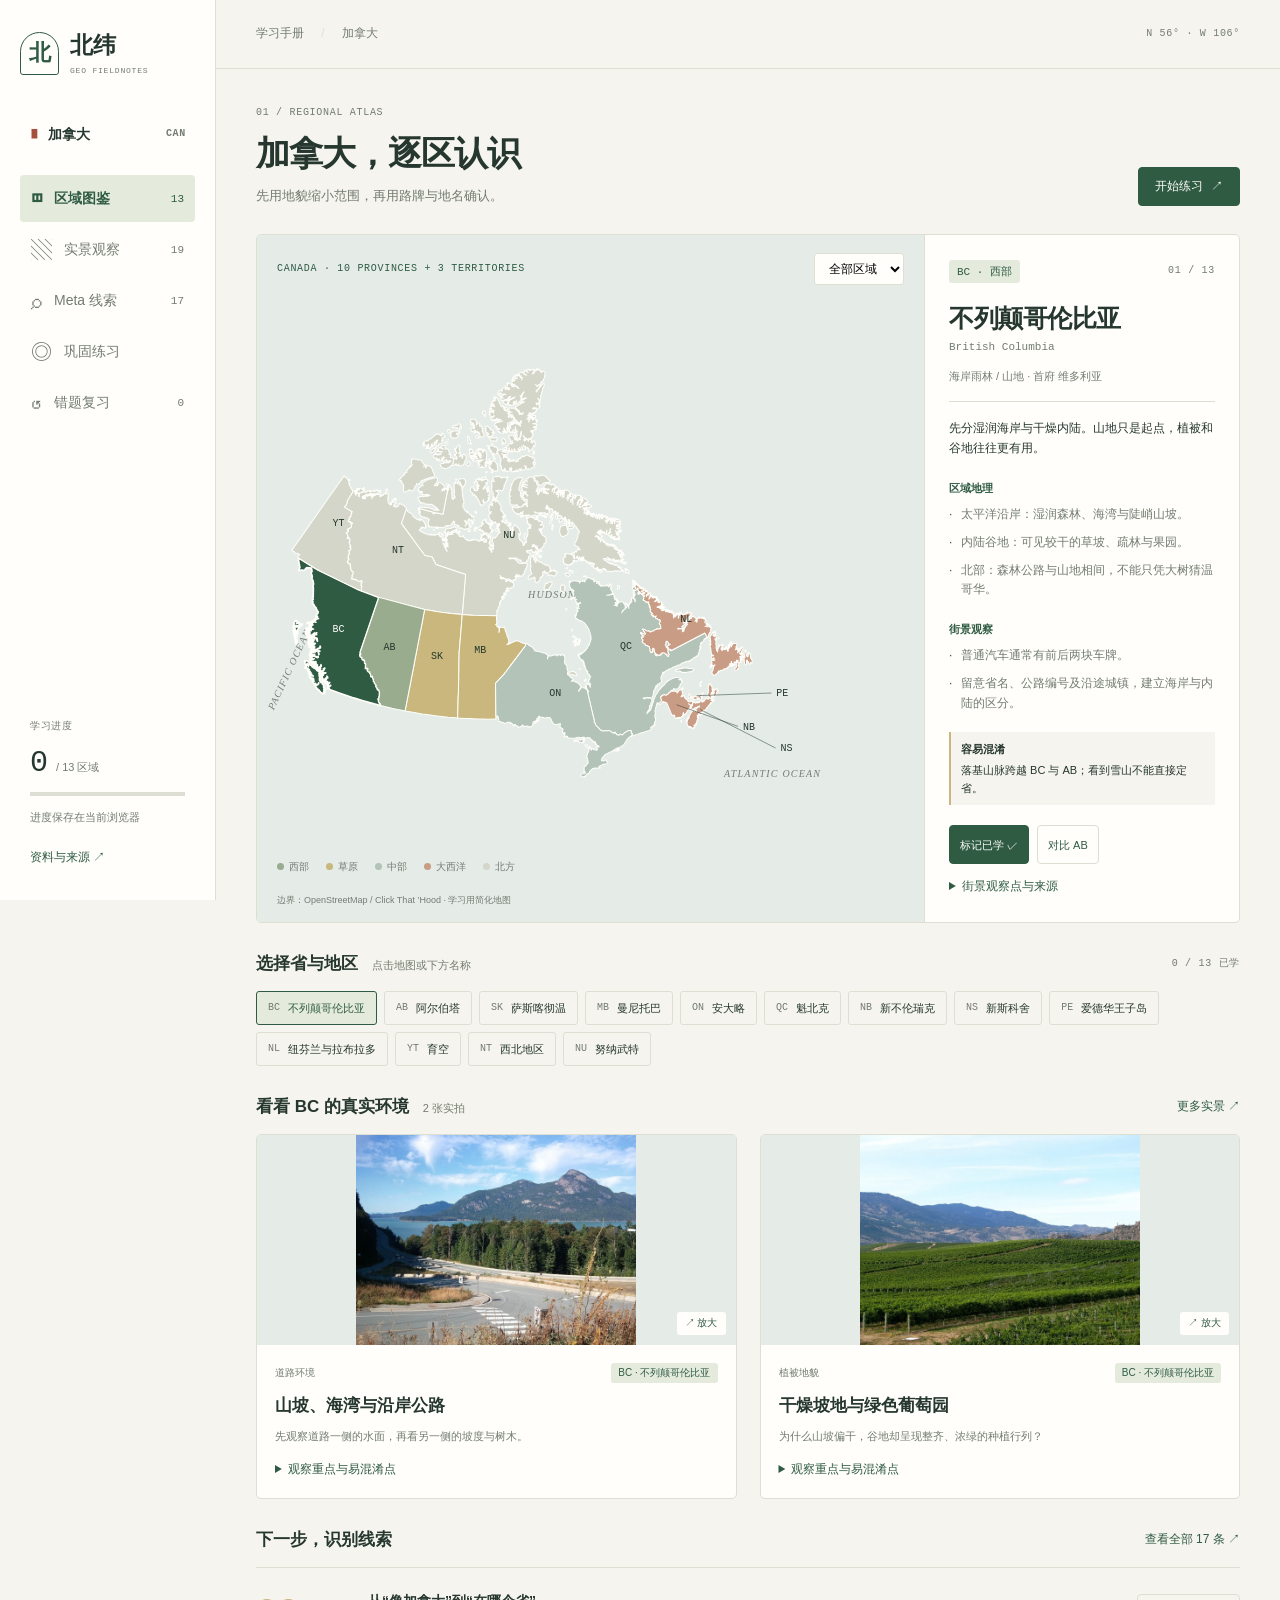
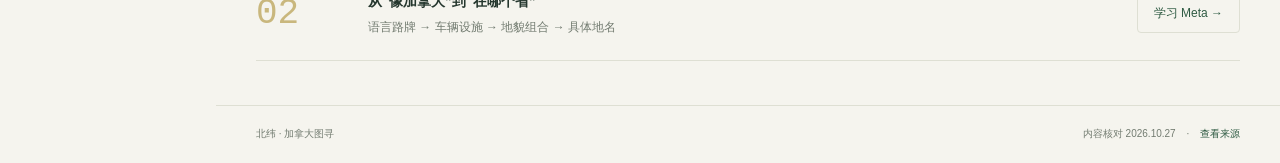
==== index.html @ 6c2138f6 "Add 19 licensed real-world photo studies and expand Canada meta clues" ====
<!doctype html>
<html lang="zh-CN">
<head>
  <meta charset="UTF-8"><meta name="viewport" content="width=device-width, initial-scale=1">
  <meta name="theme-color" content="#f5f4ee"><meta name="description" content="加拿大 GeoGuessr 中文学习地图：13 个省与地区、街景 meta、区域地理、练习与错题复习。">
  <title>北纬 · 加拿大图寻学习</title>
  <link rel="stylesheet" href="styles.css">
  <script src="data.js" defer></script><script src="photos.js" defer></script><script src="scenes.js" defer></script><script src="gallery.js" defer></script><script src="app.js" defer></script>
</head>
<body>
<a class="skip" href="#main">跳到内容</a>
<aside class="rail">
  <a class="brand" href="#atlas" aria-label="北纬首页"><span class="brand-mark">北</span><span>北纬<span class="brand-sub">GEO FIELDNOTES</span></span></a>
  <div class="country-label"><span class="flag">▮</span> 加拿大 <span class="mono">CAN</span></div>
  <nav aria-label="学习导航">
    <button data-view="atlas" class="nav-item active"><span>◫</span> 区域图鉴 <span class="nav-count">13</span></button>
    <button data-view="scenes" class="nav-item"><span>▧</span> 实景观察 <span class="nav-count">19</span></button>
    <button data-view="meta" class="nav-item"><span>⌕</span> Meta 线索 <span class="nav-count" id="meta-count"></span></button>
    <button data-view="quiz" class="nav-item"><span>◎</span> 巩固练习</button>
    <button data-view="review" class="nav-item"><span>↺</span> 错题复习 <span class="nav-count" id="wrong-count">0</span></button>
  </nav>
  <div class="rail-bottom"><span class="eyebrow">学习进度</span><div class="progress-number"><strong id="progress-value">0</strong><span>/ 13 区域</span></div><div class="progress-track"><div id="progress-bar"></div></div><p>进度保存在当前浏览器</p><button class="text-button" data-view="sources">资料与来源 ↗</button></div>
</aside>
<div class="shell"><header class="topbar"><span>学习手册 <span class="crumb">/</span> 加拿大</span><span class="mono top-note">N 56° · W 106°</span></header>
<main id="main" tabindex="-1"></main>
<footer><span>北纬 · 加拿大图寻</span><span>内容核对 2026.10.27 <span class="footer-dot">·</span> <button class="text-button" data-view="sources">查看来源</button></span></footer></div>
<div id="toast" role="status"></div>
<dialog id="photo-dialog" aria-labelledby="photo-title"><div id="photo-dialog-body"></div></dialog>
</body></html>
---- styles.css ----
/* Hallmark · pre-emit critique: P4 H5 E4 S5 R5 V4
 * Workbench · N3 side rail · Ft2 inline rule · Garden field atlas */
:root{--paper:#f5f4ee;--surface:#fffefa;--ink:#25372e;--muted:#737c71;--line:#dedfd3;--accent:#2f5b43;--accent-soft:#e4ebdd;--water:#e5ece8;--west:#99ad8e;--prairie:#c9b77d;--central:#b3c3b7;--atlantic:#c99d85;--north:#d4d6c9;--red:#a54f3d;--white:#fffefa;--soil:#a8553c;--sky:#e9eeea;--forest:#526c53;--road:#8c9186;--focus:#a56732;--shadow:0 12px 40px #25372e12;--font-body:Inter,"Segoe UI","Microsoft YaHei",sans-serif;--font-display:"Segoe UI","Microsoft YaHei",sans-serif;--font-mono:Consolas,monospace;--space-sm:8px;--space-md:16px;--space-lg:24px;--space-xl:40px}
*{box-sizing:border-box}html,body{margin:0;overflow-x:clip}body{background:var(--paper);color:var(--ink);font:14px/1.65 var(--font-body)}button,input,select{font:inherit}button,a,input,select{-webkit-tap-highlight-color:transparent}button,a{touch-action:manipulation}button{cursor:pointer}a{color:inherit}button{color:var(--ink)}button:disabled{cursor:default;opacity:.55}button:focus-visible,a:focus-visible,input:focus-visible,select:focus-visible,[tabindex]:focus-visible{outline:3px solid var(--focus);outline-offset:3px}h1,h2,h3,p{margin:0}h1,h2,h3{font-family:var(--font-display);font-style:normal;min-width:0;overflow-wrap:anywhere}h1{font-size:34px;font-weight:600;letter-spacing:-1px;line-height:1.3}h2{font-size:21px;line-height:1.4}h3{font-size:16px}button,a{white-space:nowrap}svg{display:block;max-width:100%}.mono,.eyebrow{font-family:var(--font-mono);letter-spacing:.07em}.eyebrow{font-size:10px;color:var(--muted)}.muted{color:var(--muted)}.rail{width:216px;position:fixed;inset:0 auto 0 0;background:var(--surface);border-right:1px solid var(--line);padding:32px 20px;display:flex;flex-direction:column;z-index:10}.brand{display:flex;align-items:center;gap:11px;text-decoration:none;font-size:23px;font-weight:650;line-height:1.2}.brand-mark{display:grid;place-items:center;width:39px;height:43px;border:1px solid var(--accent);font-size:22px;color:var(--accent);border-radius:20px 20px 3px 3px}.brand-sub{display:block;font:8px var(--font-mono);letter-spacing:.1em;margin-top:6px;color:var(--muted)}.country-label{margin:43px 9px 20px;display:flex;align-items:center;gap:9px;font-weight:600}.country-label .mono{font-size:10px;color:var(--muted);margin-left:auto}.flag{color:var(--red);font-size:20px}.nav-item{width:100%;border:0;background:transparent;padding:12px 11px;margin:4px 0;display:flex;align-items:center;gap:12px;text-align:left;border-radius:4px;color:var(--muted)}.nav-item>span:first-child{font-size:21px;line-height:1}.nav-item.active{background:var(--accent-soft);color:var(--accent);font-weight:650}.nav-item:hover{background:var(--paper);color:var(--ink)}.nav-count{margin-left:auto;font:11px var(--font-mono)}.rail-bottom{margin-top:auto;padding:30px 10px 0}.progress-number{display:flex;align-items:baseline;gap:8px;margin:10px 0}.progress-number strong{font:30px var(--font-mono)}.progress-number>span,.rail-bottom p{font-size:11px;color:var(--muted)}.progress-track{height:4px;background:var(--line);margin:12px 0}.progress-track div{height:100%;background:var(--accent);transition:width .2s}.rail-bottom .text-button{margin-top:22px}.text-button{border:0;background:none;padding:0;color:var(--accent);font-size:12px}.text-button:hover{text-decoration:underline}.shell{margin-left:216px}.topbar{height:69px;border-bottom:1px solid var(--line);display:flex;align-items:center;justify-content:space-between;padding:0 40px;font-size:12px;color:var(--muted)}.crumb{margin:0 14px;color:var(--line)}.top-note{font-size:10px}main{max-width:1480px;margin:auto;padding:36px 40px 44px;min-height:calc(100vh - 130px)}.page-heading{display:flex;align-items:flex-end;justify-content:space-between;gap:18px;margin-bottom:28px}.page-heading .eyebrow{display:block;margin-bottom:9px}.page-heading p{margin-top:10px;color:var(--muted);font-size:13px}.button{display:inline-flex;align-items:center;justify-content:center;gap:8px;min-height:39px;padding:8px 16px;background:var(--accent);border:1px solid var(--accent);color:var(--white);border-radius:4px;text-decoration:none;font-size:12px}.button:hover{filter:brightness(1.12)}.button.secondary{color:var(--accent);background:transparent;border-color:var(--line)}.button.secondary:hover{background:var(--accent-soft)}.atlas-grid{display:grid;grid-template-columns:minmax(0,1fr) 315px;border:1px solid var(--line);background:var(--surface);border-radius:5px;overflow:clip}.map-panel{position:relative;background:var(--water);min-width:0;display:flex;flex-direction:column}.map-toolbar{display:flex;justify-content:space-between;align-items:center;gap:12px;padding:18px 20px;z-index:1}.map-toolbar select{border:1px solid var(--line);background:var(--surface);padding:7px 10px;border-radius:3px;max-width:150px;font-size:12px}.map-toolbar .eyebrow{color:var(--accent)}.map-holder{flex:1;display:flex;align-items:center;min-height:425px}.canada-map{width:100%;height:auto;max-height:510px}.province{fill:var(--north);stroke:var(--surface);stroke-width:1.2;stroke-linejoin:round;transition:fill .15s,opacity .15s;cursor:pointer}.province.west{fill:var(--west)}.province.prairie{fill:var(--prairie)}.province.central{fill:var(--central)}.province.atlantic{fill:var(--atlantic)}.province:hover{fill:var(--accent);opacity:.8}.province.selected{fill:var(--accent);stroke:var(--surface);stroke-width:2}.province.dim{opacity:.15;pointer-events:none}.map-label{font:12px var(--font-mono);fill:var(--ink);text-anchor:middle;pointer-events:none}.map-label.selected{fill:var(--white)}.map-label.dim{opacity:.2}.water-label{font:italic 12px Georgia,serif;fill:var(--muted);letter-spacing:.12em}.map-legend{display:flex;gap:17px;flex-wrap:wrap;padding:8px 20px 18px;font-size:10px;color:var(--muted)}.map-legend span{display:flex;gap:5px;align-items:center}.map-legend i{width:7px;height:7px;border-radius:50%;display:inline-block}.map-legend i.west{background:var(--west)}.map-legend i.prairie{background:var(--prairie)}.map-legend i.central{background:var(--central)}.map-legend i.atlantic{background:var(--atlantic)}.map-legend i.north{background:var(--north)}.map-credit{font-size:9px;padding:0 20px 14px;color:var(--muted)}.region-detail{padding:25px 24px;border-left:1px solid var(--line)}.detail-top{display:flex;justify-content:space-between;align-items:center;margin-bottom:18px}.region-badge{font:11px var(--font-mono);background:var(--accent-soft);padding:4px 8px;border-radius:3px;color:var(--accent)}.region-detail h2{font-size:25px;letter-spacing:-.5px}.english{font:11px var(--font-mono);color:var(--muted);margin:5px 0 14px}.region-tag{font-size:11px;border-bottom:1px solid var(--line);padding-bottom:16px;color:var(--muted)}.region-intro{font-size:12px;margin:17px 0;color:var(--ink)}.detail-heading{font-size:11px;font-weight:650;color:var(--accent);margin:20px 0 8px}.clean-list{list-style:none;margin:0;padding:0}.clean-list li{position:relative;padding-left:12px;font-size:12px;margin:8px 0;color:var(--muted)}.clean-list li:before{content:'·';position:absolute;left:0;color:var(--accent)}.trap{border-left:2px solid var(--prairie);padding:8px 10px;font-size:11px;background:var(--paper);margin-top:18px}.trap b{display:block;margin-bottom:3px;font-weight:600}.detail-actions{display:flex;gap:8px;margin-top:20px}.detail-actions .button{padding:8px 10px;font-size:11px}.section-heading{margin:29px 0 15px;display:flex;justify-content:space-between;align-items:center;gap:15px}.section-heading h2{font-size:17px}.section-heading small{font-size:11px;color:var(--muted);font-weight:400;margin-left:9px}.region-selector{display:flex;flex-wrap:wrap;gap:7px}.region-chip,.filter{border:1px solid var(--line);background:transparent;padding:7px 11px;border-radius:3px;font-size:11px;display:inline-flex;gap:8px;align-items:center}.region-chip span{font:10px var(--font-mono);color:var(--muted)}.region-chip.active,.filter.active{border-color:var(--accent);background:var(--accent-soft);color:var(--accent)}.region-chip:hover,.filter:hover{border-color:var(--accent)}.region-chip.done:after{content:'✓';font-size:10px;color:var(--accent)}.lesson-strip{display:grid;grid-template-columns:90px minmax(0,1fr) auto;align-items:center;gap:22px;border-top:1px solid var(--line);border-bottom:1px solid var(--line);padding:22px 0}.lesson-strip .number{font:36px var(--font-mono);color:var(--prairie)}.lesson-strip h3{font-size:14px;margin-bottom:5px}.lesson-strip p{font-size:12px;color:var(--muted)}.search-row{display:flex;align-items:center;gap:12px;margin-bottom:18px}.search-box{position:relative;flex:1;max-width:440px}.search-box span{position:absolute;left:13px;top:8px;color:var(--muted);font-size:21px}.search-box input{width:100%;padding:11px 14px 11px 39px;border:1px solid var(--line);background:var(--surface);border-radius:4px;font-size:12px;color:var(--ink)}.filters{display:flex;gap:7px;flex-wrap:wrap;margin-bottom:24px}.clue-grid{display:grid;grid-template-columns:repeat(2,minmax(0,1fr));gap:18px}.clue-card{display:grid;grid-template-columns:125px minmax(0,1fr);border:1px solid var(--line);border-radius:4px;overflow:clip;background:var(--surface)}.clue-visual{background:var(--water);display:grid;place-items:center;position:relative;min-height:200px}.clue-visual small{position:absolute;bottom:9px;font-size:8px;color:var(--muted)}.clue-body{padding:20px;min-width:0}.clue-category{display:flex;align-items:center;justify-content:space-between;font-size:10px;color:var(--muted);margin-bottom:10px}.strength{font-size:9px;color:var(--accent);background:var(--accent-soft);padding:2px 6px;white-space:nowrap}.clue-body h3{font-size:16px;margin-bottom:9px}.clue-body>p{font-size:12px;color:var(--muted)}details{font-size:12px;margin-top:13px}summary{cursor:pointer;color:var(--accent)}details p{color:var(--muted);margin:10px 0}details a{white-space:normal}.source-links{display:flex;flex-wrap:wrap;gap:6px 12px;margin-top:12px}.source-links a{font-size:10px;color:var(--accent);text-underline-offset:3px;white-space:normal}.empty{padding:70px 24px;text-align:center;border:1px dashed var(--line);border-radius:5px;color:var(--muted)}.empty h2{color:var(--ink);margin-bottom:10px}.empty .button{margin-top:20px}.quiz-layout{max-width:850px;margin:0 auto}.quiz-top{display:flex;justify-content:space-between;font-size:12px;color:var(--muted);margin-bottom:14px}.quiz-track{height:4px;background:var(--line);margin-bottom:35px}.quiz-track div{height:100%;background:var(--accent)}.question{font-size:26px;line-height:1.55;margin-bottom:27px}.options{display:grid;gap:12px}.option{border:1px solid var(--line);border-radius:4px;background:var(--surface);padding:16px 18px;display:flex;align-items:center;gap:15px;text-align:left;white-space:normal;min-height:60px;font-size:14px;color:var(--ink)}.option .letter{display:grid;place-items:center;flex:0 0 26px;width:26px;height:26px;border:1px solid var(--line);font:11px var(--font-mono);border-radius:3px}.option:not(:disabled):hover{border-color:var(--accent);background:var(--accent-soft)}.option:disabled{opacity:1}.option.correct{border-color:var(--accent);background:var(--accent-soft)}.option.wrong{border-color:var(--red);color:var(--red)}.feedback{border-left:3px solid var(--accent);padding:18px 22px;background:var(--surface);margin-top:24px}.feedback p{font-size:13px;color:var(--muted);margin-top:6px}.quiz-actions{display:flex;justify-content:space-between;align-items:center;margin-top:24px}.score{font:76px var(--font-mono);color:var(--accent);margin:15px 0}.review-list{display:grid;gap:14px}.review-card{padding:23px;background:var(--surface);border:1px solid var(--line);border-radius:4px}.review-card h3{margin-bottom:10px}.review-card p{font-size:12px;color:var(--muted);margin-top:8px}.review-card .button{margin-top:15px}.places{display:grid;gap:7px;margin-top:12px}.place-link{font-size:11px;color:var(--accent);text-decoration:none;white-space:normal}.place-link:hover{text-decoration:underline}.source-grid{display:grid;grid-template-columns:repeat(2,minmax(0,1fr));gap:0 30px}.source-row{padding:18px 0;border-bottom:1px solid var(--line)}.source-row a{font-size:13px;color:var(--accent);white-space:normal;text-underline-offset:4px}.source-row p{font-size:11px;color:var(--muted);margin-top:5px;overflow-wrap:anywhere}.note{font-size:12px;color:var(--muted);margin:20px 0;max-width:750px}.compare-panel{display:grid;grid-template-columns:repeat(2,minmax(0,1fr));gap:18px;margin-top:18px}.compare-card{padding:22px;border:1px solid var(--line);background:var(--surface)}.compare-card h3{margin-bottom:10px}.compare-card p{font-size:12px;color:var(--muted);margin:8px 0}.compare-card strong{color:var(--accent)}footer{max-width:1480px;margin:auto;border-top:1px solid var(--line);padding:20px 40px;display:flex;justify-content:space-between;gap:10px;font-size:10px;color:var(--muted)}footer button{font-size:10px!important}.footer-dot{margin:0 8px}#toast{position:fixed;bottom:24px;left:50%;transform:translateX(-50%);padding:10px 20px;border-radius:4px;background:var(--ink);color:var(--white);font-size:12px;box-shadow:var(--shadow);pointer-events:none;opacity:0;transition:opacity .2s;z-index:30}#toast.visible{opacity:1}.skip{position:fixed;top:-100px;left:20px;background:var(--surface);padding:10px;z-index:100}.skip:focus{top:10px}.sv-ink{fill:var(--ink)}.sv-paper{fill:var(--surface)}.sv-accent{fill:var(--accent)}.sv-red{fill:var(--red)}.sv-forest{fill:var(--forest)}.sv-soil{fill:var(--soil)}.sv-road{fill:var(--road)}.sv-prairie{fill:var(--prairie)}.sv-north{fill:var(--north)}.sv-line{stroke:var(--ink);fill:none;stroke-width:2}.sv-text{font:700 15px var(--font-body);text-anchor:middle;fill:var(--surface)}.sv-small{font:700 9px var(--font-body);text-anchor:middle;fill:var(--ink)}.map-loading{padding:50px 24px;font-size:13px;color:var(--muted)}
@media(min-width:1600px){.map-holder{min-height:520px}.region-detail{padding:30px}.region-intro,.clean-list li{font-size:13px}}
@media(max-width:1150px){.rail{width:185px;padding:28px 14px}.shell{margin-left:185px}main{padding:28px 24px}.topbar{padding:0 24px}.atlas-grid{grid-template-columns:minmax(0,1fr) 285px}.region-detail{padding:20px}.map-holder{min-height:350px}.clue-card{grid-template-columns:100px minmax(0,1fr)}.clue-body{padding:16px}.clue-grid{gap:12px}}
@media(max-width:920px){.atlas-grid{grid-template-columns:minmax(0,1fr)}.region-detail{border-left:0;border-top:1px solid var(--line)}.region-detail .detail-columns{display:grid;grid-template-columns:repeat(2,minmax(0,1fr));gap:24px}.map-holder{min-height:340px}.canada-map{max-height:460px}.clue-grid{grid-template-columns:minmax(0,1fr)}.clue-visual{min-height:170px}.page-heading{align-items:flex-start}.top-note{display:none}}
@media(max-width:650px){.rail{position:static;width:100%;padding:16px 18px 0;border-right:0;border-bottom:1px solid var(--line)}.brand{font-size:19px}.brand-mark{width:31px;height:34px;font-size:18px}.brand-sub{font-size:7px}.country-label{position:absolute;right:20px;top:21px;margin:0;font-size:12px}.country-label .mono{display:none}.rail nav{display:flex;gap:4px;margin-top:15px;justify-content:space-between}.nav-item{justify-content:center;gap:6px;padding:11px 6px;margin:0;font-size:11px;border-radius:3px 3px 0 0;width:auto;flex:1}.nav-item>span:first-child{font-size:15px}.nav-count{display:none}.rail-bottom{display:none}.shell{margin-left:0}.topbar{height:42px;padding:0 18px;font-size:10px}main{padding:25px 18px 32px}h1{font-size:28px}.page-heading{flex-direction:column;gap:15px;margin-bottom:22px}.page-heading p{font-size:12px;line-height:1.8}.page-heading .button{min-height:35px;font-size:11px}.page-heading .eyebrow{font-size:9px}.map-toolbar{padding:13px}.map-toolbar .eyebrow{font-size:9px}.map-toolbar select{font-size:11px;padding:6px;max-width:125px}.map-holder{min-height:250px}.map-legend{padding:6px 13px 14px;gap:12px;font-size:9px}.map-credit{padding-left:13px}.region-detail{padding:22px 19px}.region-detail .detail-columns{grid-template-columns:minmax(0,1fr);gap:0}.region-detail h2{font-size:24px}.detail-heading{margin-top:17px}.lesson-strip{grid-template-columns:42px minmax(0,1fr);gap:12px}.lesson-strip .number{font-size:26px}.lesson-strip>.button{grid-column:2;justify-self:start;margin-top:5px}.section-heading{align-items:flex-start}.section-heading small{display:block;margin:5px 0 0}.region-chip{font-size:10px;padding:6px 8px;gap:5px}.region-chip span{font-size:9px}.clue-card{grid-template-columns:85px minmax(0,1fr)}.clue-body{padding:16px 13px}.clue-body h3{font-size:14px}.clue-body>p{font-size:11px}.clue-visual{min-height:190px}.clue-visual svg{width:75px}.clue-category{font-size:9px;gap:4px}.filters{gap:6px}.filter{font-size:10px;padding:6px 9px}.search-row{flex-direction:column;align-items:stretch}.source-grid,.compare-panel{grid-template-columns:minmax(0,1fr)}.question{font-size:21px}.option{padding:13px;font-size:12px;gap:10px}.quiz-track{margin-bottom:25px}footer{padding:18px;flex-direction:column;font-size:9px}.score{font-size:62px}.feedback{padding:15px}.quiz-actions{gap:10px}.review-card{padding:18px}#toast{max-width:calc(100% - 30px);white-space:normal;width:max-content}.map-label{font-size:14px}}
.scene-toolbar{display:flex;align-items:center;gap:15px;margin-bottom:18px}.scene-toolbar .search-box{max-width:480px}.scene-toolbar select{max-width:230px;padding:10px 12px;border:1px solid var(--line);border-radius:4px;background:var(--surface);color:var(--ink);font-size:12px}.scene-toolbar>.eyebrow{margin-left:auto;white-space:nowrap}.blind-toggle{display:flex;align-items:center;gap:8px;font-size:12px;color:var(--accent);white-space:nowrap;cursor:pointer}.blind-toggle input{accent-color:var(--accent);width:16px;height:16px}.scene-grid{display:grid;grid-template-columns:repeat(2,minmax(0,1fr));gap:23px}.scene-card{border:1px solid var(--line);background:var(--surface);border-radius:5px;overflow:clip;min-width:0}.photo-open{display:block;position:relative;width:100%;height:240px;background:var(--water);padding:0;border:0;overflow:clip}.photo-open img{display:block;width:100%;height:100%;object-fit:contain;transition:filter .2s}.photo-open:hover img{filter:brightness(.92)}.photo-expand{position:absolute;bottom:10px;right:10px;padding:3px 8px;background:var(--surface);color:var(--accent);font-size:10px;border-radius:3px}.scene-body{padding:21px}.scene-meta{display:flex;justify-content:space-between;align-items:center;font-size:10px;color:var(--muted);gap:8px;margin-bottom:10px}.scene-region{background:var(--accent-soft);color:var(--accent);font:10px var(--font-body);border:0;border-radius:3px;padding:3px 7px;max-width:65%;overflow:hidden;text-overflow:ellipsis}.scene-body h3{font-size:17px;line-height:1.5}.scene-prompt{color:var(--muted);font-size:12px;line-height:1.8;margin-top:9px}.scene-place{font-size:11px!important;color:var(--accent)!important}.scene-trap{font-size:11px!important;color:var(--muted)}.scene-trap b{color:var(--ink);font-weight:500}.scene-actions{display:flex;gap:24px;margin:17px 0}.scene-actions a{text-decoration:none}.photo-credit{border-top:1px solid var(--line);padding-top:10px;margin-top:15px;display:flex;flex-wrap:wrap;gap:4px 10px;font-size:9px;color:var(--muted);line-height:1.7;overflow-wrap:anywhere}.photo-credit a{white-space:normal;color:var(--accent)}.photo-credit span:first-child{max-width:100%;overflow-wrap:anywhere}#photo-dialog{width:min(1050px,calc(100vw - 40px));max-height:calc(100dvh - 40px);padding:0;border:1px solid var(--line);border-radius:6px;background:var(--surface);color:var(--ink);box-shadow:var(--shadow);overflow-y:auto}#photo-dialog::backdrop{background:var(--ink);opacity:.65}.photo-dialog-top{padding:18px 24px;display:flex;justify-content:space-between;gap:20px;align-items:center}.photo-dialog-top h2{font-size:20px;margin-top:5px}.dialog-close{width:36px;height:36px;background:transparent;border:1px solid var(--line);color:var(--ink);font-size:24px;border-radius:4px;flex-shrink:0}.dialog-close:hover{background:var(--accent-soft)}.full-photo{display:block;width:100%;height:auto;max-height:62dvh;object-fit:contain;background:var(--water)}.photo-dialog-notes{padding:20px 28px}.photo-dialog-notes>p{font-size:13px}.photo-dialog-notes .button{margin-top:12px}.photo-dialog-nav{padding:16px 28px;border-top:1px solid var(--line);display:flex;align-items:center;justify-content:space-between}.region-scene-grid .photo-open{height:210px}.region-scene-grid .scene-prompt{font-size:11px}.region-scene-grid .scene-body{padding:18px}
@media(min-width:1500px){.scene-grid{grid-template-columns:repeat(3,minmax(0,1fr))}.region-scene-grid{grid-template-columns:repeat(2,minmax(0,1fr))}}
@media(max-width:920px){.scene-toolbar{flex-wrap:wrap}.scene-toolbar .search-box{flex:1;min-width:200px}.scene-toolbar select{max-width:200px}.scene-grid{gap:16px}.scene-body{padding:17px}.scene-body h3{font-size:15px}.photo-open{height:195px}}
@media(max-width:650px){.nav-item>span:first-child{display:none}.nav-item{font-size:10px;padding:11px 5px;gap:0}.scene-grid{grid-template-columns:minmax(0,1fr);gap:20px}.photo-open,.region-scene-grid .photo-open{height:210px}.scene-toolbar{gap:10px}.scene-toolbar .search-box{min-width:100%;max-width:none}.scene-toolbar select{max-width:230px;font-size:11px;padding:8px}.scene-toolbar>.eyebrow{font-size:9px}.scene-body{padding:19px}.scene-body h3{font-size:17px}.blind-toggle{font-size:11px}.scene-region{font-size:9px}#photo-dialog{width:calc(100vw - 20px);max-height:calc(100dvh - 20px)}.photo-dialog-top{padding:15px;gap:10px}.photo-dialog-top h2{font-size:17px}.photo-dialog-notes{padding:18px}.photo-dialog-nav{padding:15px 18px}.full-photo{max-height:48dvh}.photo-credit{font-size:9px}}
@media(prefers-reduced-motion:reduce){*{scroll-behavior:auto!important;transition:none!important}}
.meta-photo-open{border:0;background:var(--water);padding:0;position:relative;width:100%;height:100%;min-height:200px;display:flex;align-items:center;justify-content:center}.meta-photo-open img{width:100%;max-height:230px;object-fit:contain}.meta-photo-open span{position:absolute;bottom:7px;left:4px;right:4px;background:var(--surface);font-size:8px;padding:3px 0;color:var(--accent)}
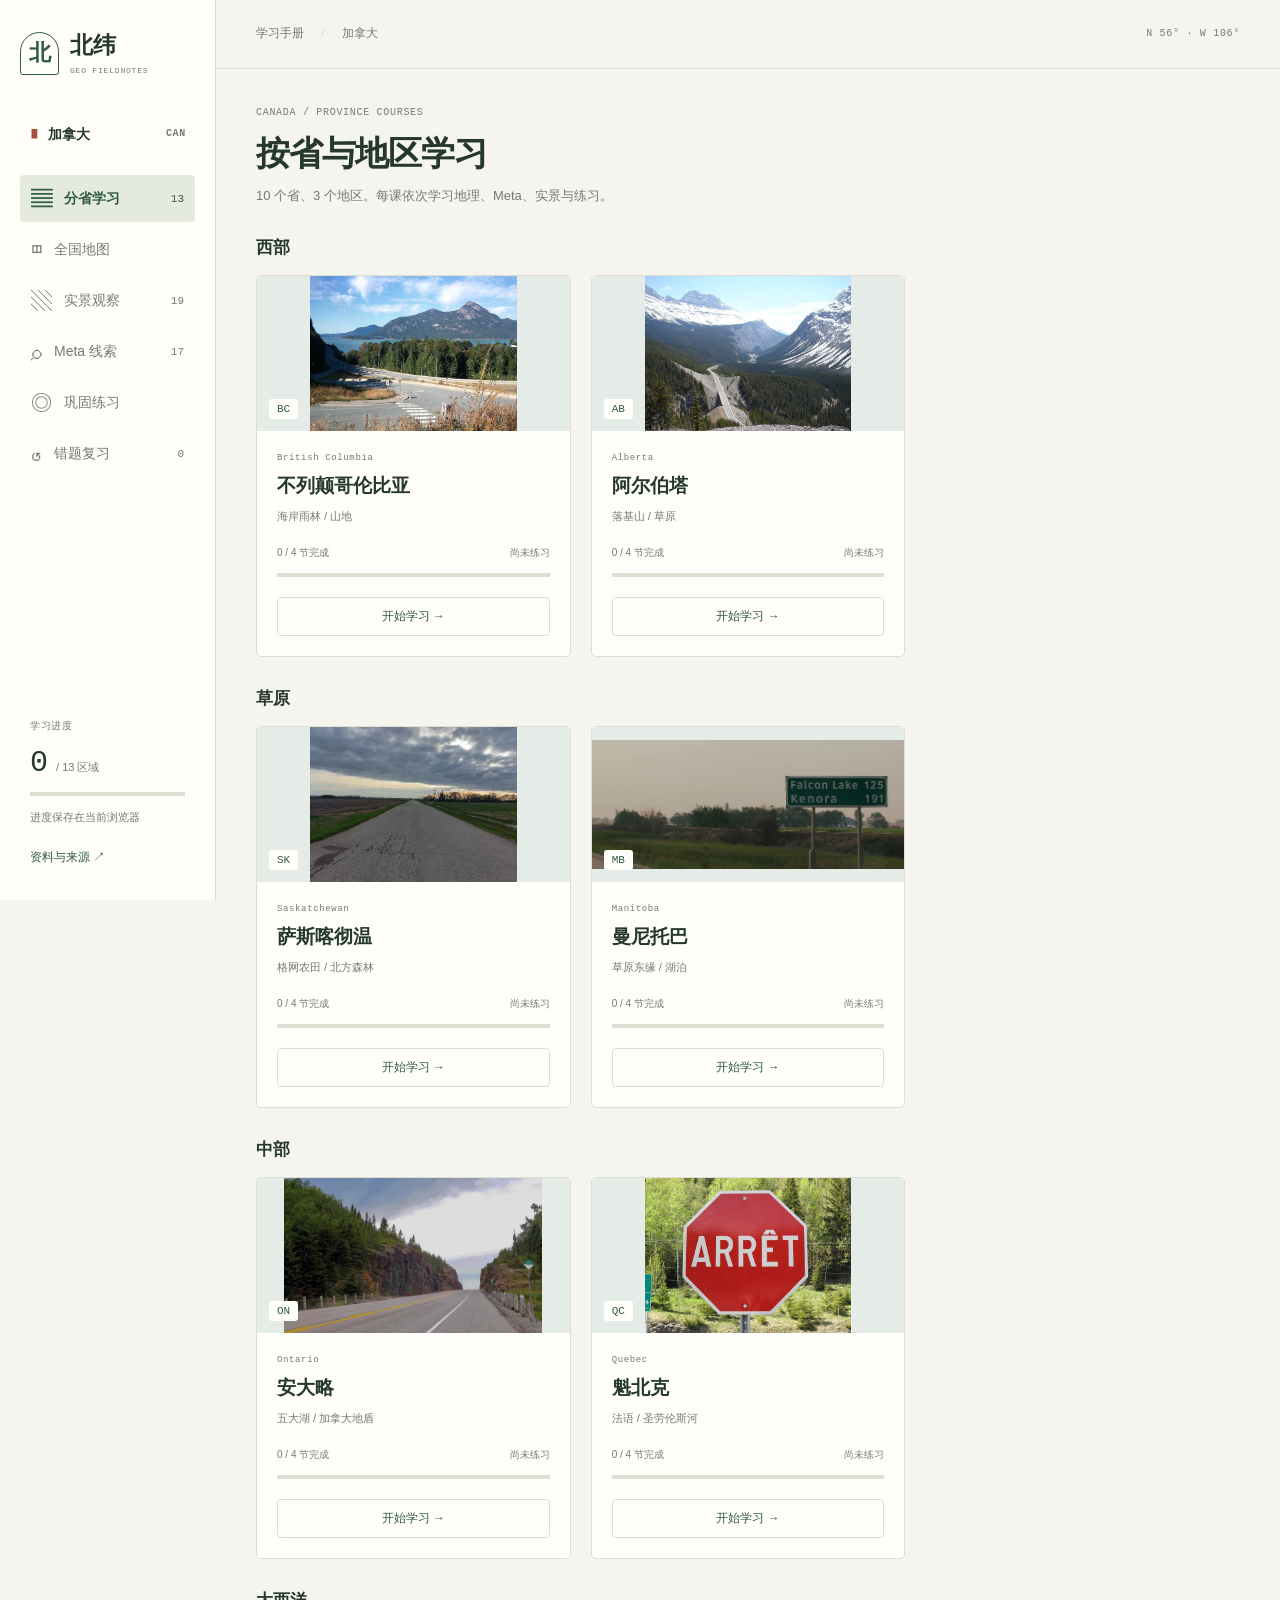
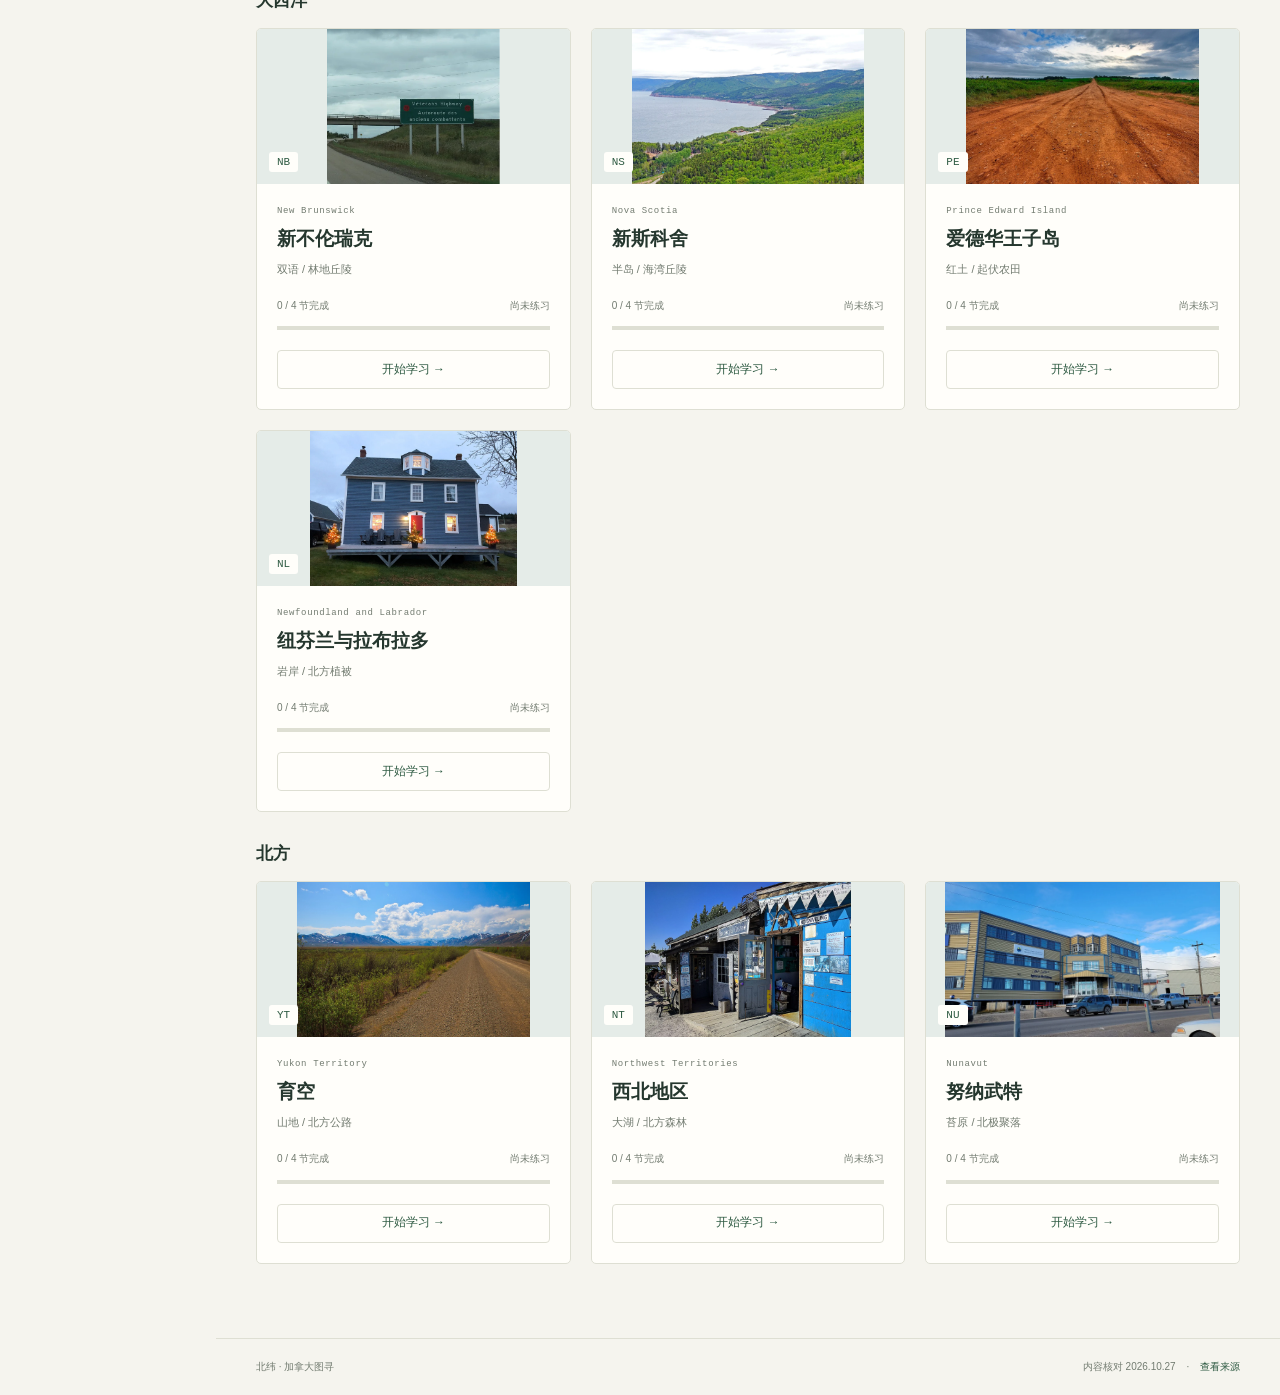
==== commit bc46c496: "Organize Canada learning into thirteen province and territory courses" ====
--- a/index.html
+++ b/index.html
@@ -4,16 +4,17 @@
   <meta charset="UTF-8"><meta name="viewport" content="width=device-width, initial-scale=1">
   <meta name="theme-color" content="#f5f4ee"><meta name="description" content="加拿大 GeoGuessr 中文学习地图：13 个省与地区、街景 meta、区域地理、练习与错题复习。">
   <title>北纬 · 加拿大图寻学习</title>
-  <link rel="stylesheet" href="styles.css">
-  <script src="data.js" defer></script><script src="photos.js" defer></script><script src="scenes.js" defer></script><script src="gallery.js" defer></script><script src="app.js" defer></script>
+  <link rel="stylesheet" href="styles.css?v=province-1">
+  <script src="data.js?v=province-1" defer></script><script src="photos.js?v=province-1" defer></script><script src="scenes.js?v=province-1" defer></script><script src="gallery.js?v=province-1" defer></script><script src="courses.js?v=province-1" defer></script><script src="app.js?v=province-1" defer></script>
 </head>
 <body>
 <a class="skip" href="#main">跳到内容</a>
 <aside class="rail">
-  <a class="brand" href="#atlas" aria-label="北纬首页"><span class="brand-mark">北</span><span>北纬<span class="brand-sub">GEO FIELDNOTES</span></span></a>
+  <a class="brand" href="#courses" aria-label="北纬首页"><span class="brand-mark">北</span><span>北纬<span class="brand-sub">GEO FIELDNOTES</span></span></a>
   <div class="country-label"><span class="flag">▮</span> 加拿大 <span class="mono">CAN</span></div>
   <nav aria-label="学习导航">
-    <button data-view="atlas" class="nav-item active"><span>◫</span> 区域图鉴 <span class="nav-count">13</span></button>
+    <button data-view="courses" class="nav-item active"><span>▤</span> 分省学习 <span class="nav-count">13</span></button>
+    <button data-view="atlas" class="nav-item"><span>◫</span> 全国地图</button>
     <button data-view="scenes" class="nav-item"><span>▧</span> 实景观察 <span class="nav-count">19</span></button>
     <button data-view="meta" class="nav-item"><span>⌕</span> Meta 线索 <span class="nav-count" id="meta-count"></span></button>
     <button data-view="quiz" class="nav-item"><span>◎</span> 巩固练习</button>
--- a/styles.css
+++ b/styles.css
@@ -12,3 +12,7 @@
 @media(max-width:650px){.nav-item>span:first-child{display:none}.nav-item{font-size:10px;padding:11px 5px;gap:0}.scene-grid{grid-template-columns:minmax(0,1fr);gap:20px}.photo-open,.region-scene-grid .photo-open{height:210px}.scene-toolbar{gap:10px}.scene-toolbar .search-box{min-width:100%;max-width:none}.scene-toolbar select{max-width:230px;font-size:11px;padding:8px}.scene-toolbar>.eyebrow{font-size:9px}.scene-body{padding:19px}.scene-body h3{font-size:17px}.blind-toggle{font-size:11px}.scene-region{font-size:9px}#photo-dialog{width:calc(100vw - 20px);max-height:calc(100dvh - 20px)}.photo-dialog-top{padding:15px;gap:10px}.photo-dialog-top h2{font-size:17px}.photo-dialog-notes{padding:18px}.photo-dialog-nav{padding:15px 18px}.full-photo{max-height:48dvh}.photo-credit{font-size:9px}}
 @media(prefers-reduced-motion:reduce){*{scroll-behavior:auto!important;transition:none!important}}
 .meta-photo-open{border:0;background:var(--water);padding:0;position:relative;width:100%;height:100%;min-height:200px;display:flex;align-items:center;justify-content:center}.meta-photo-open img{width:100%;max-height:230px;object-fit:contain}.meta-photo-open span{position:absolute;bottom:7px;left:4px;right:4px;background:var(--surface);font-size:8px;padding:3px 0;color:var(--accent)}
+.course-grid{display:grid;grid-template-columns:repeat(3,minmax(0,1fr));gap:20px}.course-group{margin:30px 0}.course-card{border:1px solid var(--line);background:var(--surface);border-radius:5px;overflow:clip;min-width:0}.course-cover{display:block;position:relative;padding:0;border:0;width:100%;height:155px;background:var(--water)}.course-cover img{width:100%;height:100%;object-fit:contain}.course-cover:hover img{filter:brightness(.93)}.course-cover .region-badge{position:absolute;left:12px;bottom:12px;background:var(--surface)}.course-card-body{padding:20px}.course-card-body>.eyebrow{display:block;font-size:9px;min-height:15px}.course-card-body h2{font-size:19px;margin:7px 0}.course-card-body>p{font-size:11px;color:var(--muted)}.course-card-progress{display:flex;justify-content:space-between;gap:5px;font-size:10px;color:var(--muted);margin-top:20px}.course-card-body .button{margin-top:8px;width:100%}.course-breadcrumb{display:flex;justify-content:space-between;align-items:center;margin-bottom:28px;gap:16px}.course-breadcrumb select{max-width:245px;border:1px solid var(--line);padding:8px 11px;background:var(--surface);border-radius:4px;color:var(--ink);font-size:12px}.course-tabs{display:flex;border-bottom:1px solid var(--line);margin-bottom:28px;gap:10px}.course-tabs button{padding:12px 18px;border:0;border-bottom:2px solid transparent;background:transparent;color:var(--muted);font-size:12px}.course-tabs button span{font:10px var(--font-mono);margin-right:9px}.course-tabs button.active{color:var(--accent);border-bottom-color:var(--accent);background:var(--accent-soft)}.course-tabs button:hover{color:var(--accent)}.course-overview{display:grid;grid-template-columns:minmax(0,1fr) 270px;gap:45px}.course-overview>article{padding:8px 0}.course-overview .clean-list li{font-size:14px;margin:13px 0}.course-overview .trap{font-size:12px;margin:25px 0}.course-lede{font-size:14px;color:var(--muted);line-height:1.9;margin:17px 0 28px}.course-facts{border:1px solid var(--line);padding:25px;background:var(--surface);align-self:start}.course-facts>h3{margin:15px 0}.course-facts>p{font-size:12px;color:var(--muted);margin:7px 0}.course-lesson-footer{margin-top:38px;padding-top:22px;border-top:1px solid var(--line);display:flex;justify-content:space-between;align-items:center;gap:15px;font-size:12px}.course-shared{margin-top:25px}.course-shared>.clue-grid{margin-top:18px}.course-quiz{margin-top:35px}.course-return{margin-top:30px}.detail-actions{flex-wrap:wrap}
+@media(max-width:1100px){.course-grid{grid-template-columns:repeat(2,minmax(0,1fr))}.course-overview{grid-template-columns:minmax(0,1fr) 230px;gap:25px}}
+@media(max-width:800px){.course-overview{grid-template-columns:minmax(0,1fr);gap:22px}.course-tabs{gap:0}.course-tabs button{padding:11px 13px}.course-facts{width:100%}}
+@media(max-width:650px){.rail nav{display:grid;grid-template-columns:repeat(3,minmax(0,1fr));gap:0}.nav-item{width:100%;font-size:11px;border-radius:3px}.course-grid{grid-template-columns:minmax(0,1fr)}.course-cover{height:180px}.course-card-body h2{font-size:21px}.course-tabs{display:grid;grid-template-columns:repeat(2,minmax(0,1fr));border-bottom:0;gap:5px}.course-tabs button{padding:11px 5px;border:1px solid var(--line);border-radius:3px;font-size:11px}.course-tabs button.active{border-color:var(--accent)}.course-breadcrumb{margin-bottom:22px;gap:10px}.course-breadcrumb select{max-width:175px;font-size:10px;padding:7px}.course-breadcrumb .text-button{font-size:10px}.course-lesson-footer{font-size:10px}.course-lesson-footer .button{font-size:11px;padding:8px 12px}.course-overview .clean-list li{font-size:12px}.course-lede{font-size:13px}.course-card-body>.eyebrow{font-size:10px}}
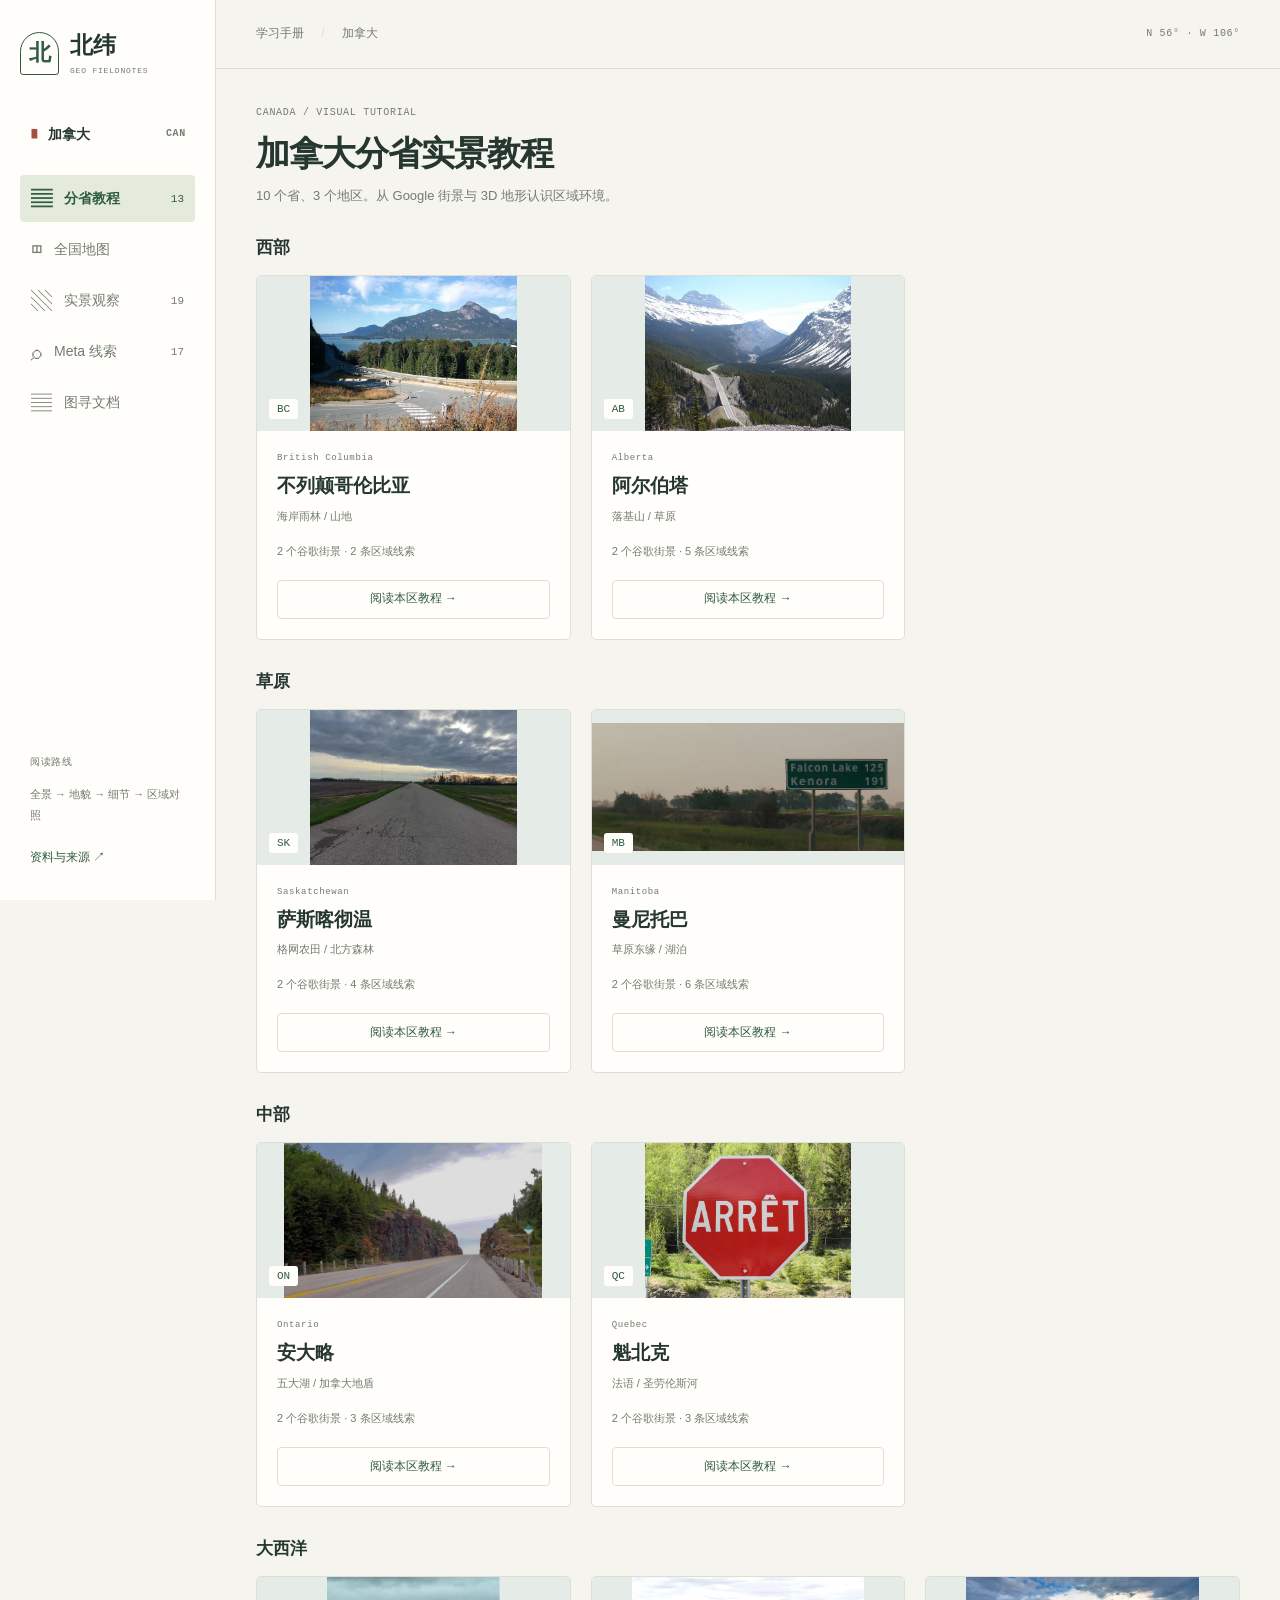
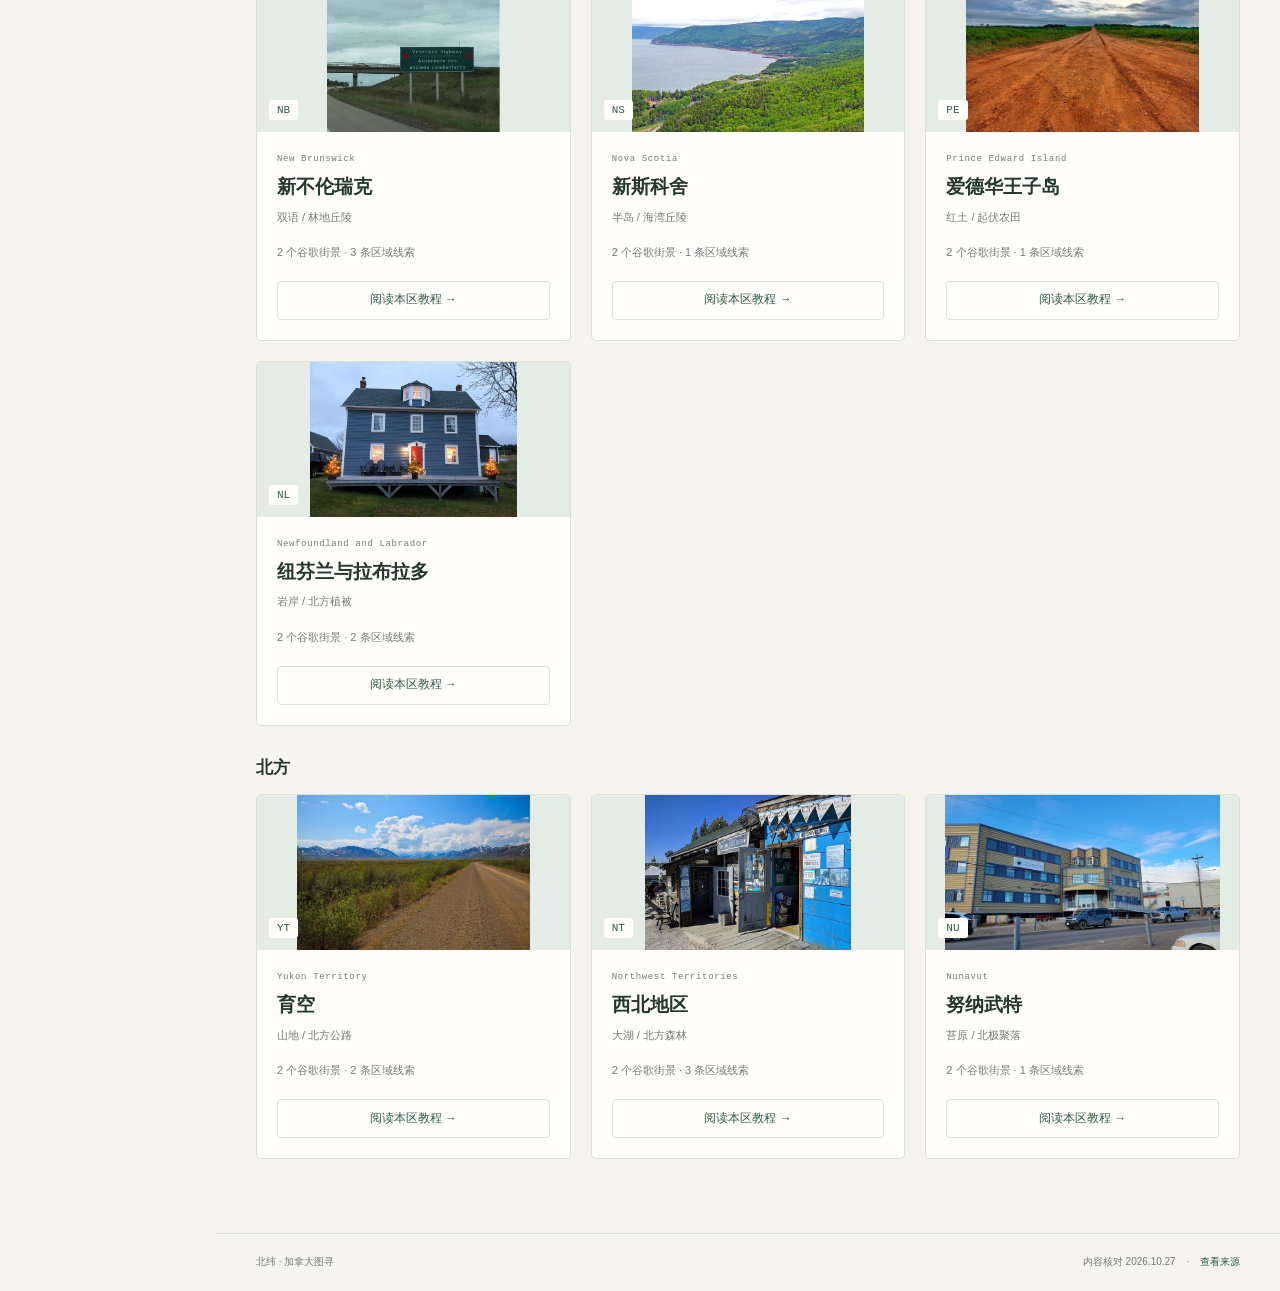
==== commit c14cd015: "Convert Canada site to pure tutorials with Google panoramas and 3D terrain links" ====
--- a/index.html
+++ b/index.html
@@ -2,10 +2,10 @@
 <html lang="zh-CN">
 <head>
   <meta charset="UTF-8"><meta name="viewport" content="width=device-width, initial-scale=1">
-  <meta name="theme-color" content="#f5f4ee"><meta name="description" content="加拿大 GeoGuessr 中文学习地图：13 个省与地区、街景 meta、区域地理、练习与错题复习。">
-  <title>北纬 · 加拿大图寻学习</title>
-  <link rel="stylesheet" href="styles.css?v=province-1">
-  <script src="data.js?v=province-1" defer></script><script src="photos.js?v=province-1" defer></script><script src="scenes.js?v=province-1" defer></script><script src="gallery.js?v=province-1" defer></script><script src="courses.js?v=province-1" defer></script><script src="app.js?v=province-1" defer></script>
+  <meta name="theme-color" content="#f5f4ee"><meta name="description" content="加拿大 GeoGuessr 中文学习地图：13 个省与地区、街景 meta、区域地理、Google 街景和 3D 地形。">
+  <title>北纬 · 加拿大实景教程</title>
+  <link rel="stylesheet" href="styles.css?v=tutorial-3">
+  <script src="data.js?v=tutorial-3" defer></script><script src="photos.js?v=tutorial-3" defer></script><script src="scenes.js?v=tutorial-3" defer></script><script src="gallery.js?v=tutorial-3" defer></script><script src="panorama-data.js?v=tutorial-3" defer></script><script src="panoramas.js?v=tutorial-3" defer></script><script src="courses.js?v=tutorial-3" defer></script><script src="app.js?v=tutorial-3" defer></script>
 </head>
 <body>
 <a class="skip" href="#main">跳到内容</a>
@@ -13,14 +13,13 @@
   <a class="brand" href="#courses" aria-label="北纬首页"><span class="brand-mark">北</span><span>北纬<span class="brand-sub">GEO FIELDNOTES</span></span></a>
   <div class="country-label"><span class="flag">▮</span> 加拿大 <span class="mono">CAN</span></div>
   <nav aria-label="学习导航">
-    <button data-view="courses" class="nav-item active"><span>▤</span> 分省学习 <span class="nav-count">13</span></button>
+    <button data-view="courses" class="nav-item active"><span>▤</span> 分省教程 <span class="nav-count">13</span></button>
     <button data-view="atlas" class="nav-item"><span>◫</span> 全国地图</button>
     <button data-view="scenes" class="nav-item"><span>▧</span> 实景观察 <span class="nav-count">19</span></button>
     <button data-view="meta" class="nav-item"><span>⌕</span> Meta 线索 <span class="nav-count" id="meta-count"></span></button>
-    <button data-view="quiz" class="nav-item"><span>◎</span> 巩固练习</button>
-    <button data-view="review" class="nav-item"><span>↺</span> 错题复习 <span class="nav-count" id="wrong-count">0</span></button>
+    <button data-view="reading" class="nav-item"><span>▤</span> 图寻文档</button>
   </nav>
-  <div class="rail-bottom"><span class="eyebrow">学习进度</span><div class="progress-number"><strong id="progress-value">0</strong><span>/ 13 区域</span></div><div class="progress-track"><div id="progress-bar"></div></div><p>进度保存在当前浏览器</p><button class="text-button" data-view="sources">资料与来源 ↗</button></div>
+  <div class="rail-bottom tutorial-rail"><span class="eyebrow">阅读路线</span><p>全景 → 地貌 → 细节 → 区域对照</p><button class="text-button" data-view="sources">资料与来源 ↗</button></div>
 </aside>
 <div class="shell"><header class="topbar"><span>学习手册 <span class="crumb">/</span> 加拿大</span><span class="mono top-note">N 56° · W 106°</span></header>
 <main id="main" tabindex="-1"></main>
--- a/styles.css
+++ b/styles.css
@@ -13,6 +13,11 @@
 @media(prefers-reduced-motion:reduce){*{scroll-behavior:auto!important;transition:none!important}}
 .meta-photo-open{border:0;background:var(--water);padding:0;position:relative;width:100%;height:100%;min-height:200px;display:flex;align-items:center;justify-content:center}.meta-photo-open img{width:100%;max-height:230px;object-fit:contain}.meta-photo-open span{position:absolute;bottom:7px;left:4px;right:4px;background:var(--surface);font-size:8px;padding:3px 0;color:var(--accent)}
 .course-grid{display:grid;grid-template-columns:repeat(3,minmax(0,1fr));gap:20px}.course-group{margin:30px 0}.course-card{border:1px solid var(--line);background:var(--surface);border-radius:5px;overflow:clip;min-width:0}.course-cover{display:block;position:relative;padding:0;border:0;width:100%;height:155px;background:var(--water)}.course-cover img{width:100%;height:100%;object-fit:contain}.course-cover:hover img{filter:brightness(.93)}.course-cover .region-badge{position:absolute;left:12px;bottom:12px;background:var(--surface)}.course-card-body{padding:20px}.course-card-body>.eyebrow{display:block;font-size:9px;min-height:15px}.course-card-body h2{font-size:19px;margin:7px 0}.course-card-body>p{font-size:11px;color:var(--muted)}.course-card-progress{display:flex;justify-content:space-between;gap:5px;font-size:10px;color:var(--muted);margin-top:20px}.course-card-body .button{margin-top:8px;width:100%}.course-breadcrumb{display:flex;justify-content:space-between;align-items:center;margin-bottom:28px;gap:16px}.course-breadcrumb select{max-width:245px;border:1px solid var(--line);padding:8px 11px;background:var(--surface);border-radius:4px;color:var(--ink);font-size:12px}.course-tabs{display:flex;border-bottom:1px solid var(--line);margin-bottom:28px;gap:10px}.course-tabs button{padding:12px 18px;border:0;border-bottom:2px solid transparent;background:transparent;color:var(--muted);font-size:12px}.course-tabs button span{font:10px var(--font-mono);margin-right:9px}.course-tabs button.active{color:var(--accent);border-bottom-color:var(--accent);background:var(--accent-soft)}.course-tabs button:hover{color:var(--accent)}.course-overview{display:grid;grid-template-columns:minmax(0,1fr) 270px;gap:45px}.course-overview>article{padding:8px 0}.course-overview .clean-list li{font-size:14px;margin:13px 0}.course-overview .trap{font-size:12px;margin:25px 0}.course-lede{font-size:14px;color:var(--muted);line-height:1.9;margin:17px 0 28px}.course-facts{border:1px solid var(--line);padding:25px;background:var(--surface);align-self:start}.course-facts>h3{margin:15px 0}.course-facts>p{font-size:12px;color:var(--muted);margin:7px 0}.course-lesson-footer{margin-top:38px;padding-top:22px;border-top:1px solid var(--line);display:flex;justify-content:space-between;align-items:center;gap:15px;font-size:12px}.course-shared{margin-top:25px}.course-shared>.clue-grid{margin-top:18px}.course-quiz{margin-top:35px}.course-return{margin-top:30px}.detail-actions{flex-wrap:wrap}
+:root{--pano-overlay:#fffefaed}
+.course-content-count{margin:17px 0 12px}.tutorial-rail p{font-size:11px;line-height:1.9;margin-top:12px}.tutorial-detail{margin:12px 0 15px;line-height:1.9}.scene-body>.scene-place{margin:14px 0}.scene-body>.clean-list{margin-top:13px}.scene-body>.scene-trap{margin-top:15px}.pano-point-list{display:grid;grid-template-columns:repeat(2,minmax(0,1fr));gap:12px;margin-bottom:20px}.pano-point{border:1px solid var(--line);background:var(--surface);text-align:left;padding:14px 17px;border-radius:4px;white-space:normal}.pano-point .eyebrow{display:block;font-size:9px;margin-bottom:6px}.pano-point strong{font-size:14px;font-weight:600}.pano-point.active{border-color:var(--accent);background:var(--accent-soft)}.pano-layout{display:grid;grid-template-columns:minmax(0,1fr) 260px;gap:25px}.pano-stage{height:430px;position:relative;overflow:clip;border:1px solid var(--line);background:var(--water);border-radius:4px}.pano-stage iframe{height:100%;width:100%;border:0;display:block}.pano-reference{height:100%;width:100%;object-fit:cover;display:block}.pano-load-panel{position:absolute;left:50%;top:50%;transform:translate(-50%,-50%);width:85%;max-width:440px;display:flex;align-items:center;flex-direction:column;background:var(--pano-overlay);padding:26px 20px;gap:15px;border:1px solid var(--line);border-radius:4px;text-align:center}.pano-load-panel h2{font-size:21px}.pano-load-panel>span:last-child{font-size:10px;color:var(--muted)}.pano-load-panel>.eyebrow{font-size:9px}.pano-links{display:flex;flex-wrap:wrap;gap:7px 17px;margin:14px 0}.pano-links a{font-size:11px;color:var(--accent);text-decoration:none;white-space:normal}.pano-links a:hover{text-decoration:underline}.pano-service-note{font-size:10px;color:var(--muted);line-height:1.9}.pano-service-note p{font-size:11px}.pano-service-note a{white-space:normal}.pano-notes{padding:5px 0}.pano-notes h2{font-size:20px;margin:12px 0}.pano-notes>p{font-size:12px;color:var(--muted);line-height:1.9}.pano-steps{list-style:none;margin:23px 0;padding:0;counter-reset:pano}.pano-steps li{counter-increment:pano;border-top:1px solid var(--line);padding:14px 0 10px;position:relative;padding-left:29px}.pano-steps li:before{content:counter(pano,decimal-leading-zero);position:absolute;left:0;top:17px;font:9px var(--font-mono);color:var(--muted)}.pano-steps strong{font-size:12px;font-weight:600;display:block}.pano-steps span{display:block;font-size:11px;color:var(--muted);margin-top:6px}.memory-anchor{border-left:2px solid var(--prairie);padding:12px 14px;background:var(--surface);margin:20px 0}.memory-anchor>span{font-size:10px;color:var(--muted)}.memory-anchor p{font-size:12px;line-height:1.9;margin-top:6px;color:var(--accent)}.memory-lede{font-size:19px;line-height:1.8;color:var(--accent);margin:18px 0 25px}.memory-comparison{display:grid;grid-template-columns:repeat(2,minmax(0,1fr));gap:25px}.memory-comparison article{padding:25px;border:1px solid var(--line);background:var(--surface)}.memory-comparison h3{font-size:19px;margin:15px 0}.memory-comparison .clean-list li{font-size:13px;line-height:1.8}.memory-comparison .text-button{margin-top:18px}.memory-lesson>.trap{margin:25px 0}.memory-links{display:flex;gap:12px;flex-wrap:wrap}.reading-grid{display:grid;grid-template-columns:repeat(2,minmax(0,1fr));gap:20px}.reading-card{border:1px solid var(--line);padding:25px;background:var(--surface)}.reading-card h2{font-size:18px}.reading-card p{font-size:12px;color:var(--muted);margin:15px 0 20px}
+@media(max-width:1100px){.pano-layout{grid-template-columns:minmax(0,1fr);gap:20px}.pano-notes{display:grid;grid-template-columns:minmax(0,1fr) minmax(0,1fr);gap:0 25px}.pano-notes>.eyebrow{grid-column:1/-1}.pano-notes>.pano-steps{grid-column:2;grid-row:2/5;margin:10px 0}.pano-notes>.memory-anchor{grid-column:1}.course-tabs{gap:0}.course-tabs button{padding:12px 13px}.pano-stage{height:440px}}
+@media(max-width:650px){.pano-point-list{gap:8px}.pano-point{padding:11px}.pano-point strong{font-size:12px}.pano-point .eyebrow{font-size:8px}.pano-stage{height:340px}.pano-load-panel{padding:22px 12px;width:88%}.pano-load-panel h2{font-size:18px}.pano-load-panel .button{font-size:11px;padding:9px 10px}.pano-notes{display:block}.pano-notes>h2{font-size:21px}.pano-steps{margin:20px 0}.pano-links{gap:8px 13px}.pano-links a{font-size:10px}.course-tabs button:last-child{grid-column:1/-1}.memory-comparison,.reading-grid{grid-template-columns:minmax(0,1fr);gap:16px}.memory-lede{font-size:16px}.memory-comparison article,.reading-card{padding:20px}.memory-links{gap:8px}.memory-links .button{font-size:11px}.course-content-count{font-size:11px!important}}
 @media(max-width:1100px){.course-grid{grid-template-columns:repeat(2,minmax(0,1fr))}.course-overview{grid-template-columns:minmax(0,1fr) 230px;gap:25px}}
 @media(max-width:800px){.course-overview{grid-template-columns:minmax(0,1fr);gap:22px}.course-tabs{gap:0}.course-tabs button{padding:11px 13px}.course-facts{width:100%}}
 @media(max-width:650px){.rail nav{display:grid;grid-template-columns:repeat(3,minmax(0,1fr));gap:0}.nav-item{width:100%;font-size:11px;border-radius:3px}.course-grid{grid-template-columns:minmax(0,1fr)}.course-cover{height:180px}.course-card-body h2{font-size:21px}.course-tabs{display:grid;grid-template-columns:repeat(2,minmax(0,1fr));border-bottom:0;gap:5px}.course-tabs button{padding:11px 5px;border:1px solid var(--line);border-radius:3px;font-size:11px}.course-tabs button.active{border-color:var(--accent)}.course-breadcrumb{margin-bottom:22px;gap:10px}.course-breadcrumb select{max-width:175px;font-size:10px;padding:7px}.course-breadcrumb .text-button{font-size:10px}.course-lesson-footer{font-size:10px}.course-lesson-footer .button{font-size:11px;padding:8px 12px}.course-overview .clean-list li{font-size:12px}.course-lede{font-size:13px}.course-card-body>.eyebrow{font-size:10px}}
+.memory-photo{display:block;width:100%;height:180px;background:var(--water);border:0;padding:0;margin:18px 0 8px}.memory-photo img{width:100%;height:100%;object-fit:contain}.memory-photo-label{font-size:10px;color:var(--muted);line-height:1.8}.memory-comparison .photo-credit{margin-bottom:20px}
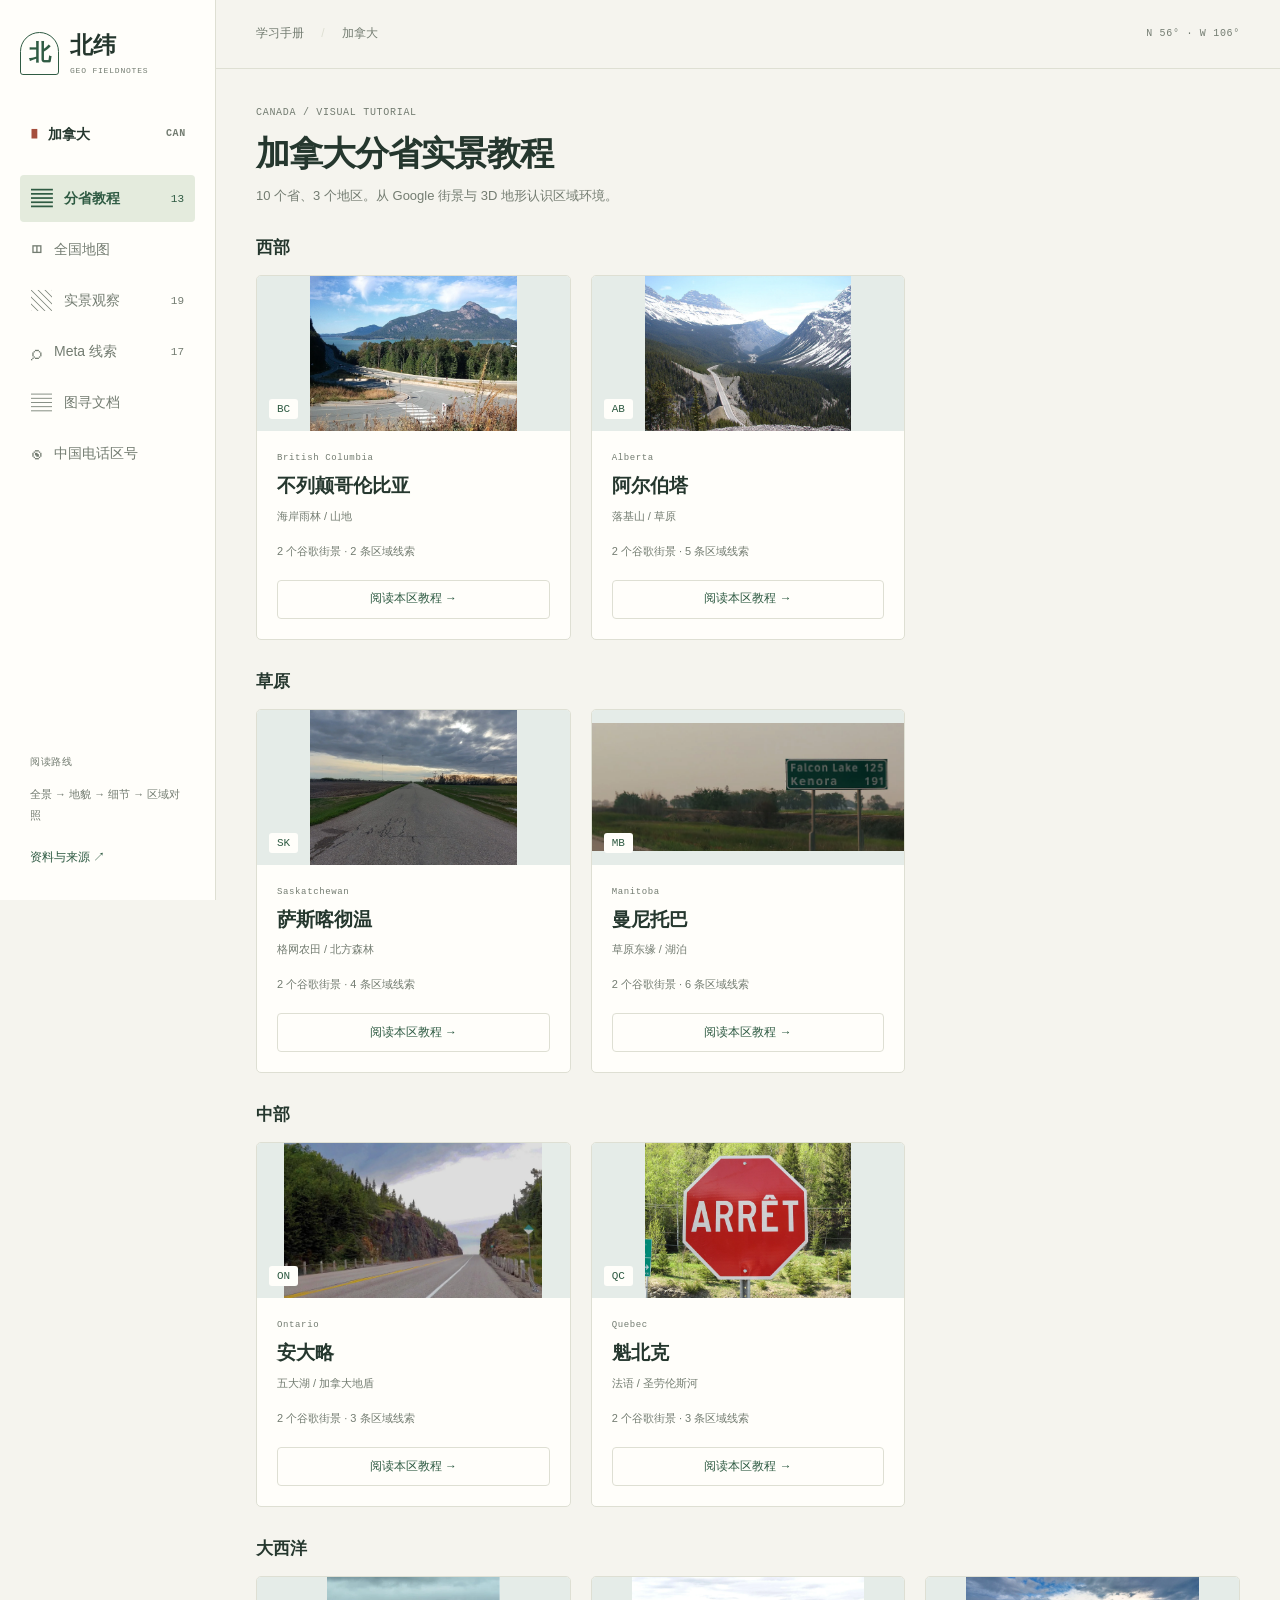
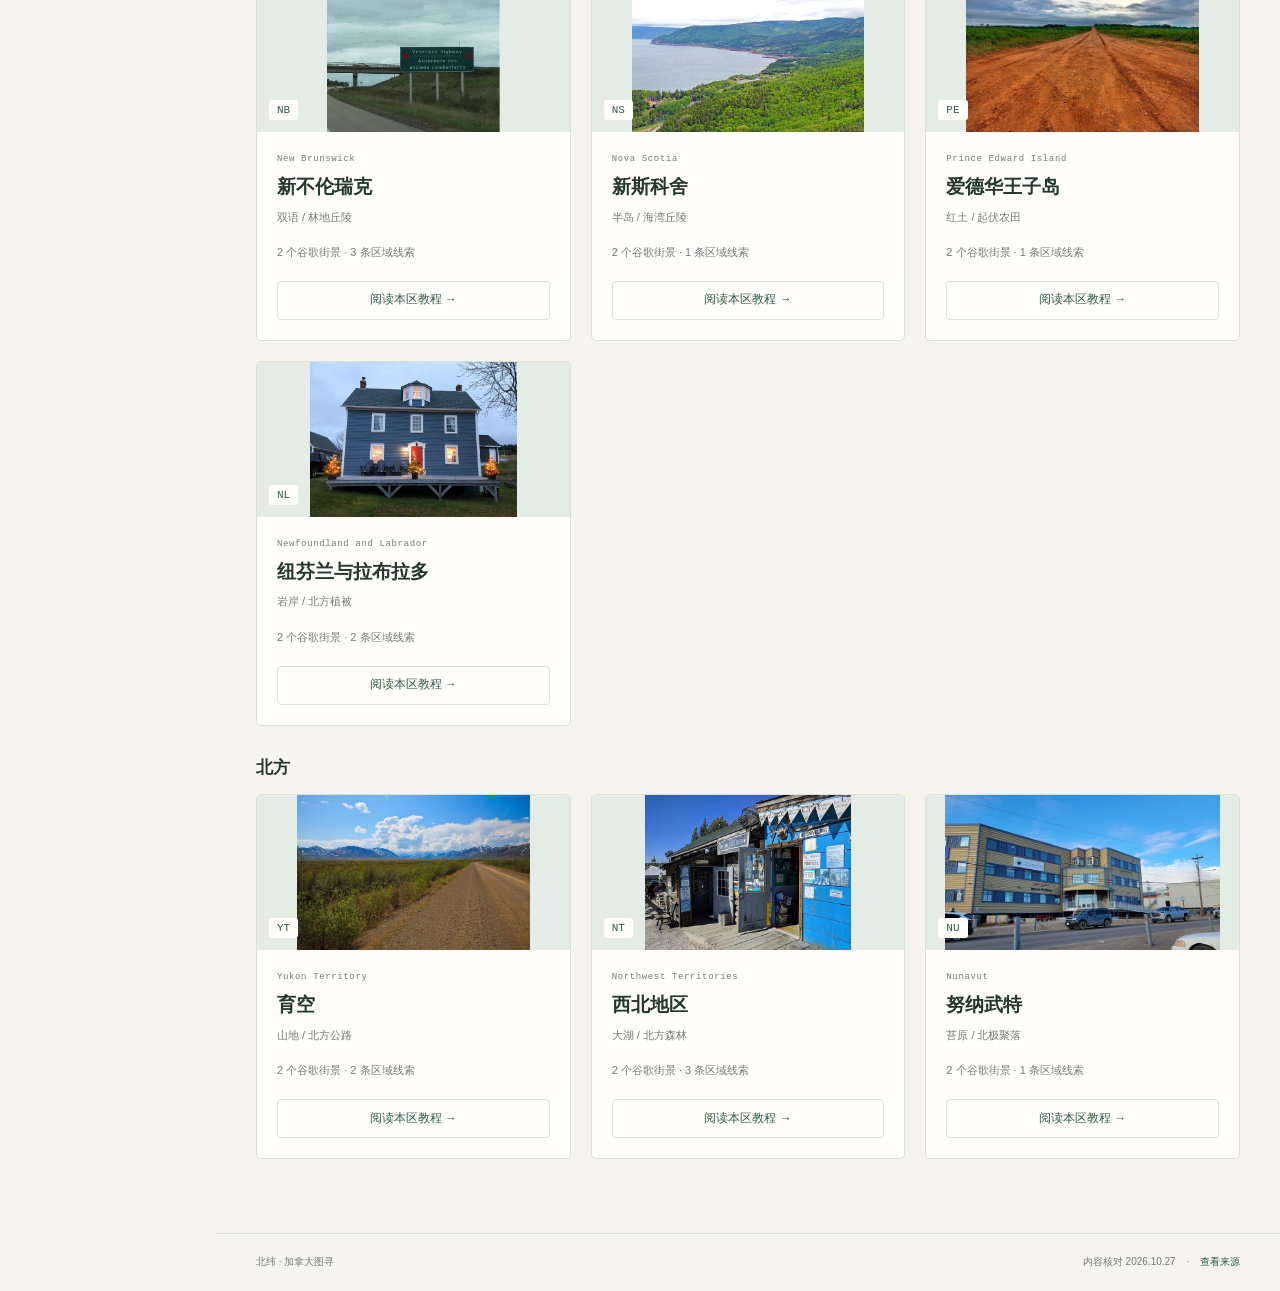
==== commit 96c6d784: "Add China telephone area code map and circle study views" ====
--- a/index.html
+++ b/index.html
@@ -18,6 +18,7 @@
     <button data-view="scenes" class="nav-item"><span>▧</span> 实景观察 <span class="nav-count">19</span></button>
     <button data-view="meta" class="nav-item"><span>⌕</span> Meta 线索 <span class="nav-count" id="meta-count"></span></button>
     <button data-view="reading" class="nav-item"><span>▤</span> 图寻文档</button>
+    <a class="nav-item" href="designs/china-area-codes/" style="text-decoration:none"><span>◉</span> 中国电话区号</a>
   </nav>
   <div class="rail-bottom tutorial-rail"><span class="eyebrow">阅读路线</span><p>全景 → 地貌 → 细节 → 区域对照</p><button class="text-button" data-view="sources">资料与来源 ↗</button></div>
 </aside>
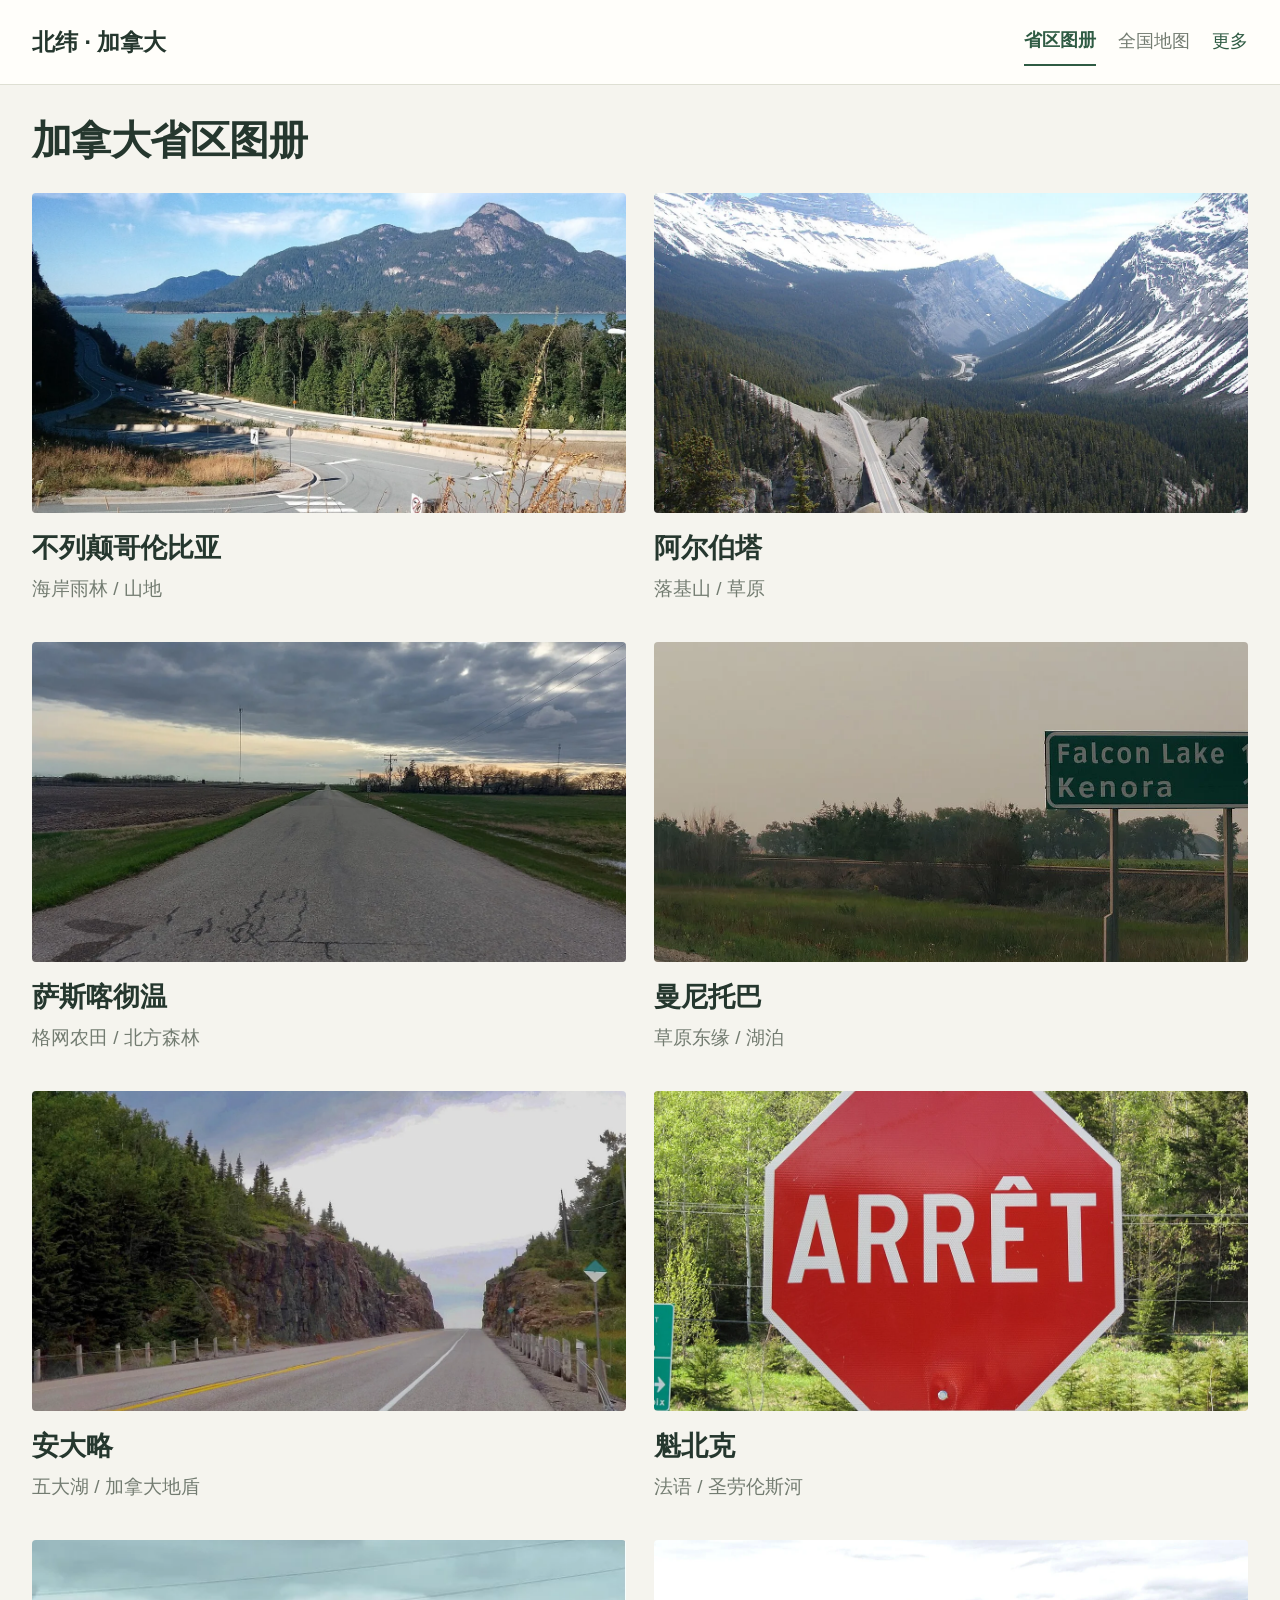
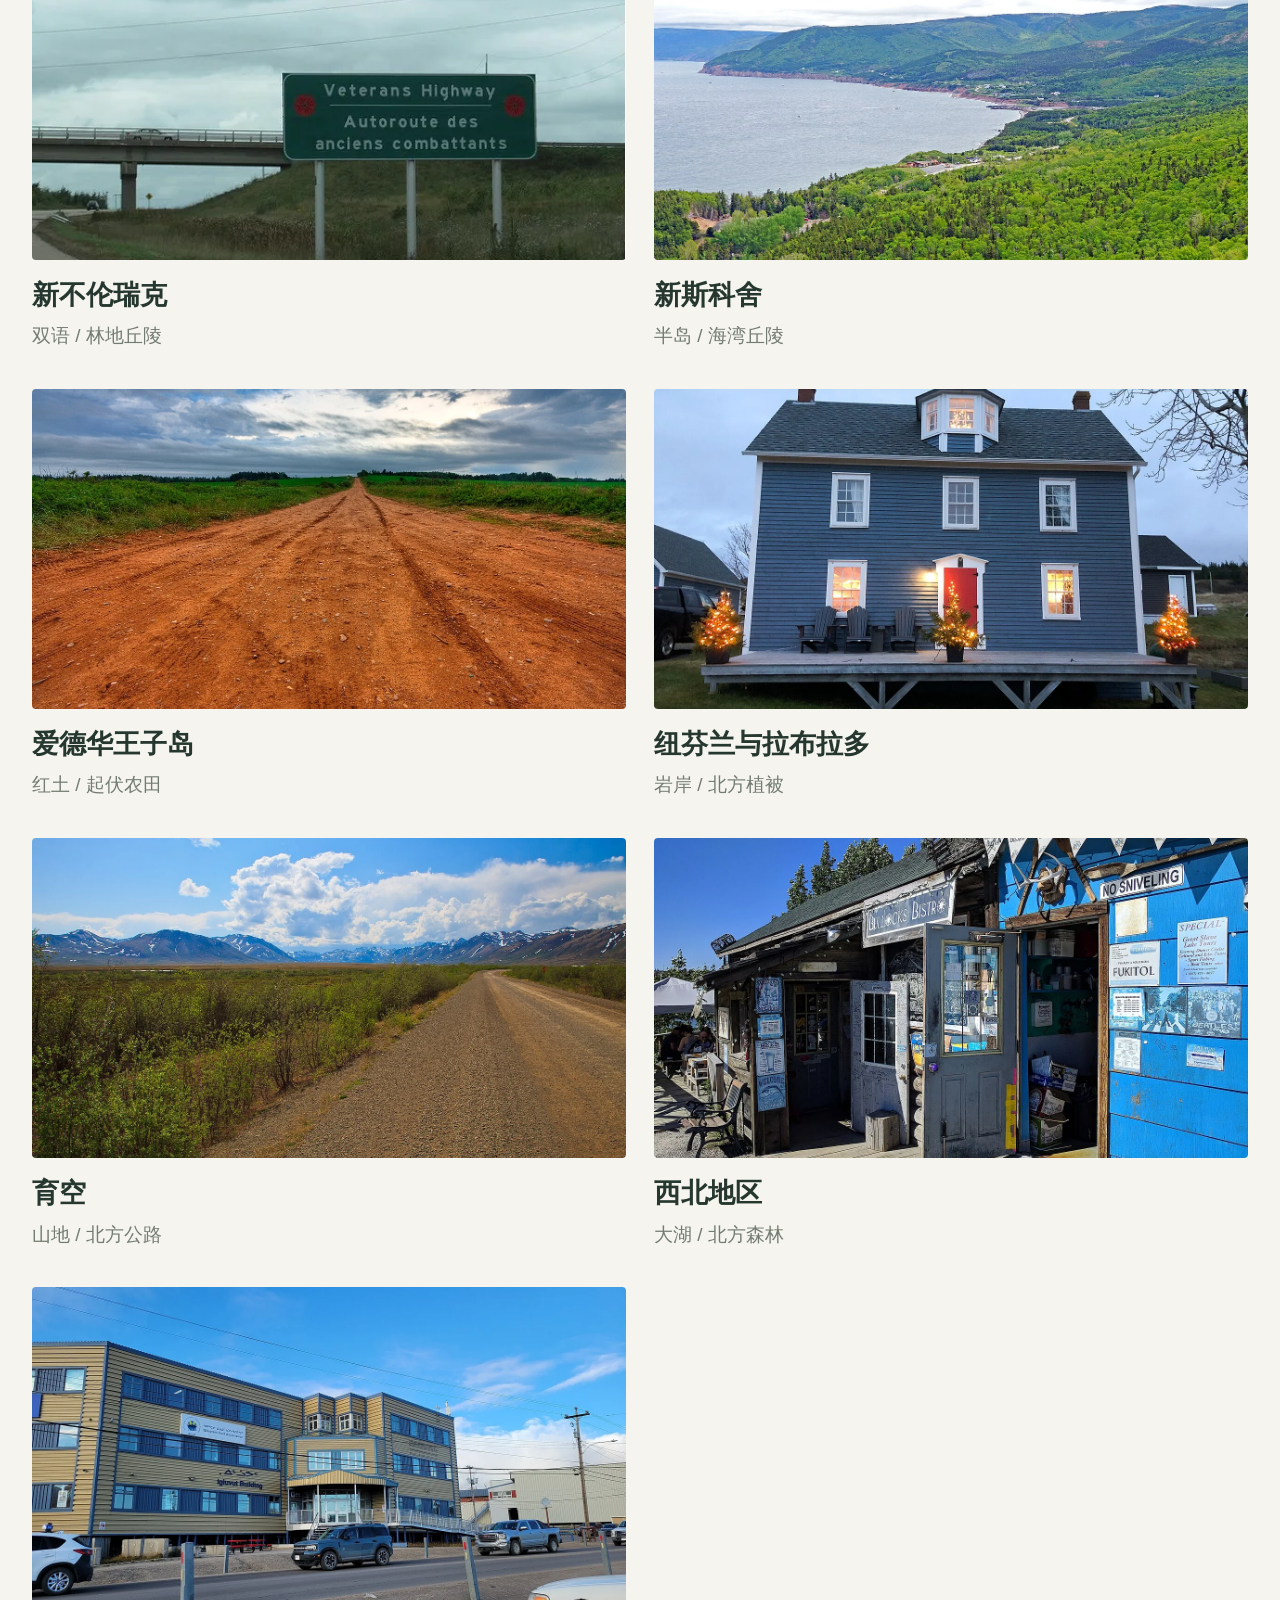
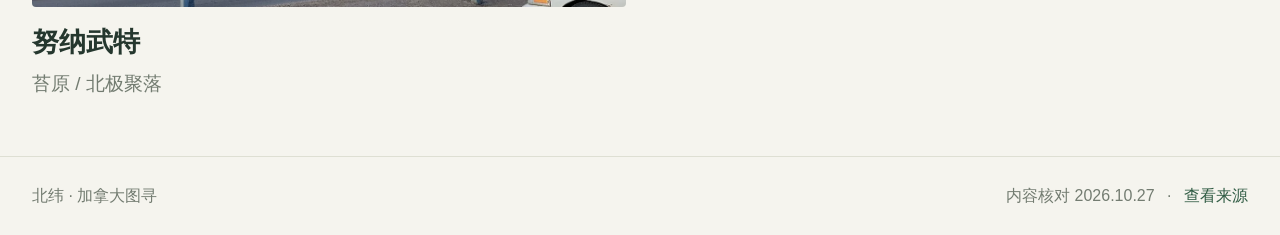
==== commit d08a3c12: "Simplify tutorials into a large-type image-first reading layout" ====
--- a/index.html
+++ b/index.html
@@ -4,26 +4,12 @@
   <meta charset="UTF-8"><meta name="viewport" content="width=device-width, initial-scale=1">
   <meta name="theme-color" content="#f5f4ee"><meta name="description" content="加拿大 GeoGuessr 中文学习地图：13 个省与地区、街景 meta、区域地理、Google 街景和 3D 地形。">
   <title>北纬 · 加拿大实景教程</title>
-  <link rel="stylesheet" href="styles.css?v=tutorial-3">
-  <script src="data.js?v=tutorial-3" defer></script><script src="photos.js?v=tutorial-3" defer></script><script src="scenes.js?v=tutorial-3" defer></script><script src="gallery.js?v=tutorial-3" defer></script><script src="panorama-data.js?v=tutorial-3" defer></script><script src="panoramas.js?v=tutorial-3" defer></script><script src="courses.js?v=tutorial-3" defer></script><script src="app.js?v=tutorial-3" defer></script>
+  <link rel="stylesheet" href="styles.css?v=readable-2"><link rel="stylesheet" href="reader.css?v=readable-2">
+  <script src="data.js?v=readable-2" defer></script><script src="photos.js?v=readable-2" defer></script><script src="scenes.js?v=readable-2" defer></script><script src="gallery.js?v=readable-2" defer></script><script src="panorama-data.js?v=readable-2" defer></script><script src="panoramas.js?v=readable-2" defer></script><script src="courses.js?v=readable-2" defer></script><script src="app.js?v=readable-2" defer></script>
 </head>
 <body>
 <a class="skip" href="#main">跳到内容</a>
-<aside class="rail">
-  <a class="brand" href="#courses" aria-label="北纬首页"><span class="brand-mark">北</span><span>北纬<span class="brand-sub">GEO FIELDNOTES</span></span></a>
-  <div class="country-label"><span class="flag">▮</span> 加拿大 <span class="mono">CAN</span></div>
-  <nav aria-label="学习导航">
-    <button data-view="courses" class="nav-item active"><span>▤</span> 分省教程 <span class="nav-count">13</span></button>
-    <button data-view="atlas" class="nav-item"><span>◫</span> 全国地图</button>
-    <button data-view="scenes" class="nav-item"><span>▧</span> 实景观察 <span class="nav-count">19</span></button>
-    <button data-view="meta" class="nav-item"><span>⌕</span> Meta 线索 <span class="nav-count" id="meta-count"></span></button>
-    <button data-view="reading" class="nav-item"><span>▤</span> 图寻文档</button>
-    <a class="nav-item" href="designs/china-area-codes/" style="text-decoration:none"><span>◉</span> 中国电话区号</a>
-  </nav>
-  <div class="rail-bottom tutorial-rail"><span class="eyebrow">阅读路线</span><p>全景 → 地貌 → 细节 → 区域对照</p><button class="text-button" data-view="sources">资料与来源 ↗</button></div>
-</aside>
-<div class="shell"><header class="topbar"><span>学习手册 <span class="crumb">/</span> 加拿大</span><span class="mono top-note">N 56° · W 106°</span></header>
-<main id="main" tabindex="-1"></main>
+<header class="simple-header"><a class="simple-brand" href="#courses">北纬 · 加拿大</a><nav aria-label="主导航"><button data-view="courses" class="nav-item active">省区图册</button><button data-view="atlas" class="nav-item">全国地图</button><details class="header-more"><summary>更多</summary><div><button data-view="scenes">实拍图册</button><button data-view="meta">Meta 线索 <span id="meta-count"></span></button><button data-view="reading">图寻资料</button></div></details></nav></header><div class="shell"><main id="main" tabindex="-1"></main>
 <footer><span>北纬 · 加拿大图寻</span><span>内容核对 2026.10.27 <span class="footer-dot">·</span> <button class="text-button" data-view="sources">查看来源</button></span></footer></div>
 <div id="toast" role="status"></div>
 <dialog id="photo-dialog" aria-labelledby="photo-title"><div id="photo-dialog-body"></div></dialog>
--- a/reader.css
+++ b/reader.css
@@ -0,0 +1,95 @@
+/* Image-first reading layout. Existing palette and content are preserved. */
+body{font-size:20px;line-height:1.75}
+button,input,select{font:inherit}
+h1{font-size:40px;line-height:1.25;letter-spacing:-.6px}
+h2{font-size:28px}h3{font-size:24px}
+.shell{margin-left:0}.topbar,.rail{display:none}
+main{max-width:1280px;padding:30px 32px 56px;min-height:calc(100vh - 160px)}
+.simple-header{display:flex;align-items:center;justify-content:space-between;gap:24px;padding:18px 32px;border-bottom:1px solid var(--line);background:var(--surface)}
+.simple-brand{font-size:23px;font-weight:650;text-decoration:none}
+.simple-header nav{display:flex;align-items:center;gap:22px}
+.simple-header .nav-item{font-size:18px;width:auto;padding:7px 0;margin:0;display:block;background:none;border-radius:0;color:var(--muted)}
+.simple-header .nav-item.active{color:var(--accent);border-bottom:2px solid var(--accent)}
+.header-more{position:relative;margin:0;font-size:18px}.header-more summary{list-style:none;white-space:nowrap}
+.header-more>div{position:absolute;right:0;top:42px;min-width:190px;padding:10px;border:1px solid var(--line);background:var(--surface);box-shadow:var(--shadow);z-index:20}
+.header-more button{display:block;border:0;background:none;width:100%;padding:10px;text-align:left;font-size:18px}
+.header-more button:hover{background:var(--accent-soft)}
+.album-heading{margin-bottom:28px}.course-grid{grid-template-columns:repeat(2,minmax(0,1fr));gap:36px 28px}
+.course-card{border:0;background:none;border-radius:0}.course-cover{height:320px;border-radius:4px;overflow:clip}
+.course-cover img{object-fit:contain}.course-card-body{padding:17px 0 0}.course-card-body h2{font-size:27px;margin:0}
+.course-name{border:0;padding:0;background:none;font-size:27px;white-space:normal;text-align:left;font-weight:600}
+.course-card-body>p{font-size:19px;color:var(--muted);margin:5px 0 0}
+.reader-heading{display:flex;align-items:center;justify-content:space-between;gap:20px;margin-bottom:24px}
+.reader-heading h1{margin-top:9px}.text-button{font-size:18px}.reader-heading select{font-size:18px;max-width:245px;padding:9px 12px;background:var(--surface);color:var(--ink);border:1px solid var(--line);border-radius:4px}
+.course-tabs{display:flex;gap:25px;border:0;margin-bottom:24px}
+.course-tabs button{font-size:20px;padding:7px 0;border:0;border-bottom:2px solid transparent;border-radius:0;background:none;color:var(--muted)}
+.course-tabs button.active{background:none;border-color:var(--accent);color:var(--accent)}
+.point-picker{display:block;margin-bottom:16px}.point-picker select{font-size:21px;padding:8px 35px 8px 0;max-width:100%;background:transparent;color:var(--ink);border:0;border-bottom:1px solid var(--line);border-radius:0}
+.pano-stage{height:clamp(380px,62vh,760px);border:0;border-radius:4px}
+.pano-reference{object-fit:contain}.pano-load-panel{background:var(--pano-overlay);width:auto;min-width:300px;max-width:85%;padding:20px;gap:12px;border:0}
+.pano-load-panel>.button{font-size:20px;min-height:48px;padding:10px 18px}.pano-load-panel>span:last-child{font-size:16px}
+.pano-caption{font-size:22px;line-height:1.75;margin:20px 0 12px;max-width:1000px}
+.pano-links{gap:25px;margin:16px 0}.pano-links a{font-size:18px}
+.pano-service-note{margin-top:22px;font-size:17px}.pano-service-note p{font-size:18px}.pano-service-note summary{font-size:17px}
+.region-keypoints{max-width:1060px}.memory-anchor{margin:18px 0 26px;padding:0;border:0;background:none}.memory-anchor p{font-size:25px;line-height:1.7}
+.keypoint-photo{border:0;padding:0;display:block;width:100%;background:var(--water);height:430px}
+.keypoint-photo img{width:100%;height:100%;object-fit:contain}.region-facts{padding-left:27px;margin:28px 0}
+.region-facts li{font-size:22px;margin:16px 0}.region-caution{font-size:20px;color:var(--muted);margin:24px 0}
+.extra-reading{font-size:18px;margin:22px 0 0}.extra-reading summary{font-size:18px}.extra-reading p{font-size:19px;line-height:1.8}
+.extra-reading>.clue-grid,.extra-reading>.memory-lesson{margin-top:24px}
+.scene-grid,.region-scene-grid{grid-template-columns:minmax(0,1fr);gap:38px}
+.scene-card{border:0;background:none;border-radius:0}.photo-open,.region-scene-grid .photo-open{height:clamp(350px,65vh,740px);border-radius:4px}
+.photo-open img{object-fit:contain}.photo-expand{font-size:17px;padding:6px 12px}
+.scene-body,.region-scene-grid .scene-body{padding:20px 0 0}.scene-body h3{font-size:27px}
+.scene-prompt,.region-scene-grid .scene-prompt{font-size:21px;line-height:1.75;max-width:1000px;margin-top:10px}
+.photo-credit{font-size:16px;gap:6px 14px}.photo-credit a{font-size:16px}
+.clean-list li{font-size:20px;line-height:1.8;margin:12px 0}
+.clue-grid{grid-template-columns:repeat(2,minmax(0,1fr));gap:30px}
+.clue-card{display:block;border:0;background:none;border-radius:0}.clue-visual{min-height:230px;height:260px;border-radius:4px;overflow:clip}
+.clue-visual svg{width:145px;height:200px}.clue-visual small{font-size:16px}
+.meta-photo-open{height:260px;min-height:0}.meta-photo-open img{max-height:none;height:100%;object-fit:contain}
+.clue-body{padding:20px 0 0}.clue-body h3{font-size:25px}.clue-body>p{font-size:20px;line-height:1.75}
+.source-links a{font-size:16px}.source-links{gap:9px 16px;margin-top:18px}
+.page-heading{margin-bottom:26px}.page-heading .eyebrow{display:none}.page-heading p{font-size:20px;margin-top:12px}
+.section-heading h2{font-size:25px}.section-heading small{font-size:17px}.eyebrow{font-size:16px}
+.button{font-size:18px;min-height:46px;padding:9px 16px}.note{font-size:18px;line-height:1.8}
+.filter,.region-chip{font-size:18px;padding:7px 13px}.region-chip span{font-size:16px}
+.search-box input{font-size:18px;padding:11px 14px 11px 39px}.scene-toolbar select,.map-toolbar select{font-size:18px;max-width:280px;padding:9px 11px}
+.scene-toolbar>.eyebrow{font-size:17px}.filters{gap:12px}.scene-toolbar{margin-bottom:20px}
+.source-row a,.reading-card p,.source-row p{font-size:18px}.reading-card h2{font-size:24px}.reading-card .text-button{font-size:18px}
+.reading-grid{gap:25px}.reading-card{padding:25px}.source-grid{gap:0 28px}
+.memory-lesson>.eyebrow{display:none}.memory-lede{font-size:25px}.memory-comparison h3{font-size:25px}.memory-comparison .clean-list li{font-size:20px}
+.memory-photo{height:270px}.memory-photo-label{font-size:17px}.memory-links .button{font-size:18px}
+.atlas-grid{grid-template-columns:minmax(0,1fr) 340px}.region-detail h2{font-size:28px}.region-intro,.region-tag,.english{font-size:18px}
+.detail-heading{font-size:20px}.trap{font-size:19px}.region-detail .clean-list li{font-size:19px}.map-legend{font-size:16px}.map-credit{font-size:14px}
+#photo-dialog{width:min(1400px,calc(100vw - 30px))}.photo-dialog-top h2{font-size:27px}.photo-dialog-top .eyebrow{display:none}
+.full-photo{max-height:75dvh}.photo-dialog-notes>p,.photo-dialog-notes .clean-list li{font-size:20px}.photo-dialog-notes .scene-place{font-size:18px!important}.scene-trap{font-size:19px!important}
+.photo-dialog-nav .eyebrow,.photo-dialog-nav button{font-size:18px}.dialog-close{height:44px;width:44px}
+footer{max-width:1280px;font-size:16px;padding:25px 32px}footer button{font-size:16px!important}
+@media(max-width:950px){.atlas-grid{grid-template-columns:minmax(0,1fr)}.course-cover{height:260px}.course-card-body h2,.course-name{font-size:25px}.reader-heading select{max-width:200px}}
+@media(max-width:650px){
+ body{font-size:18px}main{padding:24px 18px 40px}h1{font-size:31px}h2{font-size:25px}
+ .simple-header{padding:14px 18px;gap:15px;flex-wrap:wrap}.simple-brand{font-size:22px}.simple-header nav{gap:20px}.simple-header .nav-item,.header-more,.header-more button{font-size:17px}
+ .simple-header nav{width:100%}.header-more{margin-left:auto}.header-more>div{top:38px}
+ .course-grid{grid-template-columns:minmax(0,1fr);gap:30px}.course-cover{height:260px}.course-name,.course-card-body h2{font-size:25px}.course-card-body>p{font-size:18px}
+ .reader-heading{gap:10px;align-items:flex-end}.reader-heading h1{font-size:29px}.reader-heading .text-button{font-size:17px}
+ .reader-heading select{font-size:17px;width:115px;max-width:115px;padding:8px}.reader-heading>div{min-width:0;flex:1}
+ .course-tabs{display:flex;gap:22px;margin-bottom:20px}.course-tabs button{font-size:18px;padding:7px 0;border:0;border-bottom:2px solid transparent;grid-column:auto}.course-tabs button:last-child{grid-column:auto}
+ .point-picker select{font-size:19px;width:100%}.pano-stage{height:380px;min-height:320px}.pano-load-panel{min-width:0;width:90%;padding:18px 10px}.pano-load-panel .button{font-size:18px;padding:10px}
+ .pano-load-panel>span:last-child{font-size:16px}.pano-caption{font-size:20px;margin-top:17px}.pano-links a{font-size:18px}.pano-service-note,.pano-service-note summary{font-size:17px}
+ .scene-grid,.region-scene-grid,.clue-grid{grid-template-columns:minmax(0,1fr)}.photo-open,.region-scene-grid .photo-open{height:380px}
+ .scene-body h3{font-size:25px}.scene-prompt,.region-scene-grid .scene-prompt{font-size:20px}.photo-expand{font-size:17px}
+ .scene-body{padding-top:17px}.clue-visual,.meta-photo-open{height:260px}.clue-body{padding:18px 0 0}.clue-body h3{font-size:24px}.clue-body>p{font-size:20px}
+ .extra-reading,.extra-reading summary{font-size:18px}.clean-list li{font-size:19px}
+ .keypoint-photo{height:310px}.memory-anchor p{font-size:22px}.region-facts li{font-size:20px}.region-caution{font-size:19px}
+ .filter,.region-chip{font-size:17px;padding:7px 10px}.region-chip span{font-size:16px}.filters{gap:9px}
+ .scene-toolbar>.eyebrow{font-size:17px}.scene-toolbar select,.map-toolbar select{font-size:17px}.scene-toolbar .search-box{min-width:100%}.scene-toolbar select{max-width:260px}
+ .page-heading p,.note{font-size:18px}.section-heading h2{font-size:24px}.source-links a,.photo-credit,.photo-credit a{font-size:16px}
+ .memory-photo{height:230px}.memory-comparison article{padding:19px}.memory-comparison .clean-list li{font-size:19px}.memory-lede{font-size:22px}
+ .reading-grid,.source-grid{grid-template-columns:minmax(0,1fr)}.reading-card h2{font-size:24px}
+ .photo-dialog-top{padding:15px}.photo-dialog-top h2{font-size:23px}.full-photo{max-height:70dvh}.photo-dialog-notes>p,.photo-dialog-notes .clean-list li{font-size:19px}
+ .photo-dialog-nav button,.photo-dialog-nav .eyebrow{font-size:17px}.text-button{font-size:18px}
+ footer{padding:22px 18px;font-size:16px;gap:9px}
+}
+.reader-heading>div{display:flex;align-items:center;gap:18px;min-width:0}.reader-heading h1{margin-top:0}.reader-back{font-size:28px;flex:0 0 32px}.reader-heading{margin-bottom:18px}.course-cover img{object-fit:cover}.pano-reference{object-fit:cover}.photo-open,.region-scene-grid .photo-open{height:auto}.photo-open img{height:auto;width:100%;object-fit:contain}.reader-heading>div h1{min-width:0}
+@media(max-width:650px){.reader-heading{align-items:center}.reader-heading>div{gap:10px}.reader-back{font-size:27px;flex-basis:25px}.reader-heading h1{font-size:27px}.reader-heading select{width:105px;max-width:105px}.photo-open,.region-scene-grid .photo-open{height:auto}.photo-open img{height:auto}}
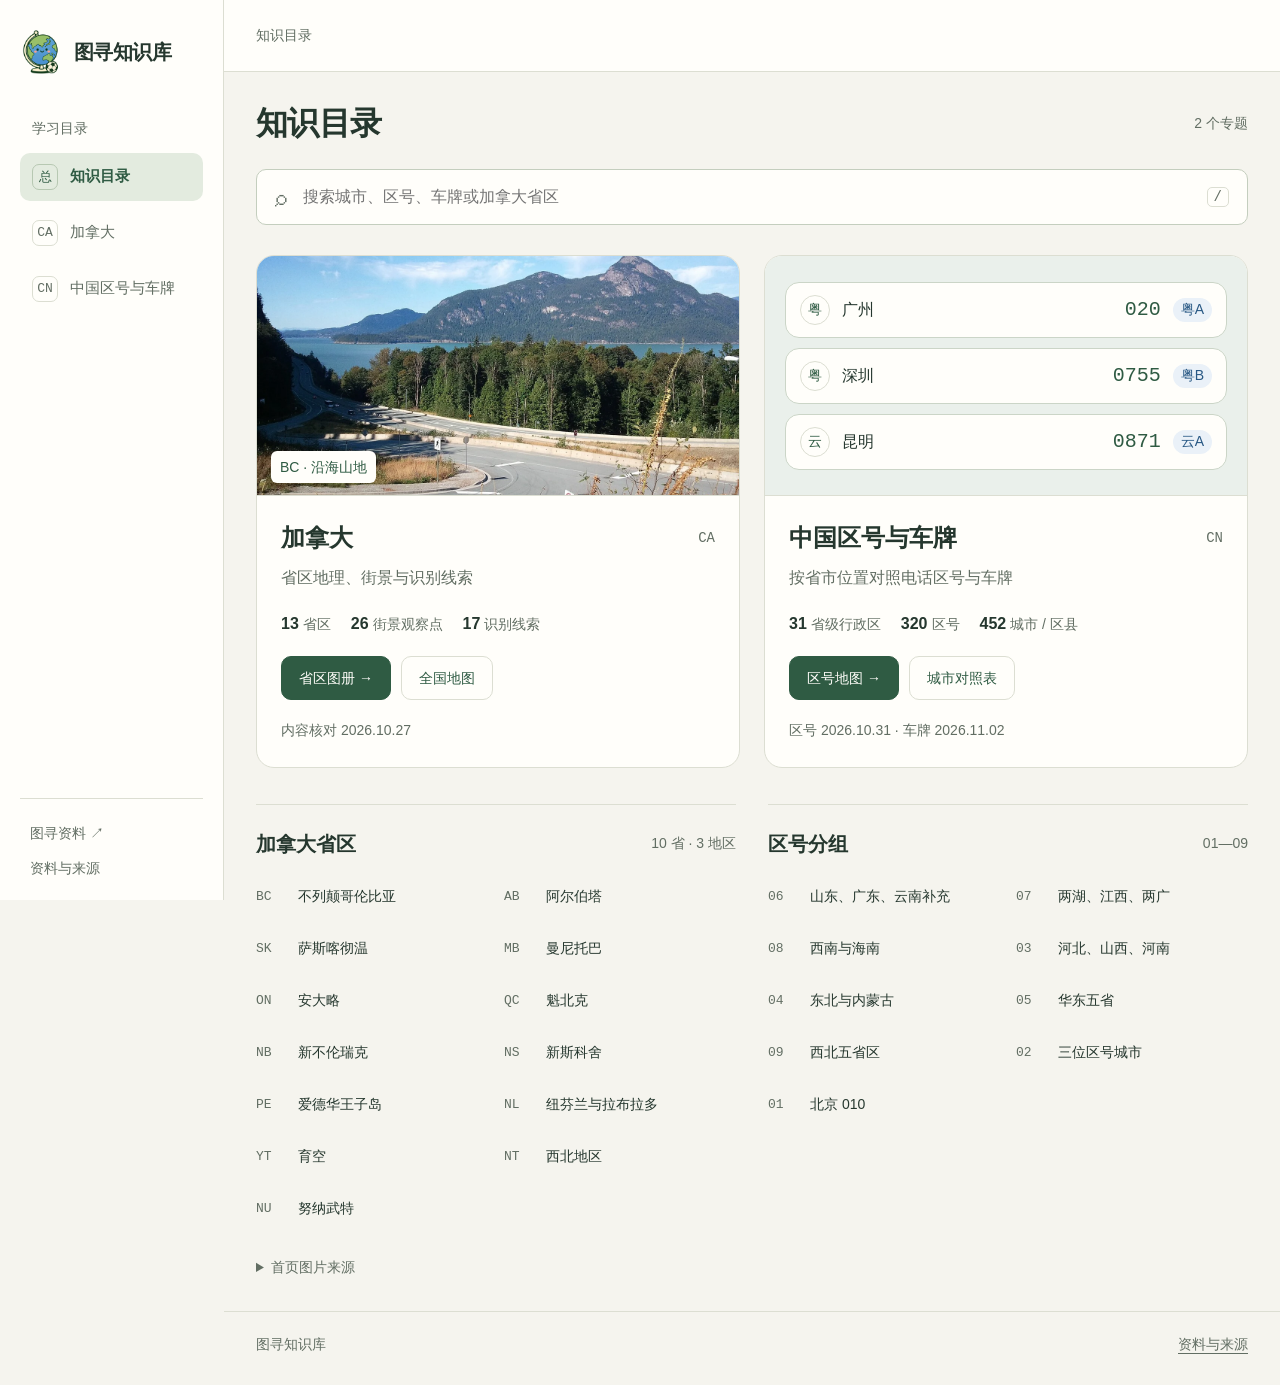
==== commit d32d4296: "Unify geography knowledge base with country pages and a custom globe logo" ====
--- a/index.html
+++ b/index.html
@@ -1,16 +1,18 @@
 <!doctype html>
-<html lang="zh-CN">
-<head>
-  <meta charset="UTF-8"><meta name="viewport" content="width=device-width, initial-scale=1">
-  <meta name="theme-color" content="#f5f4ee"><meta name="description" content="加拿大 GeoGuessr 中文学习地图：13 个省与地区、街景 meta、区域地理、Google 街景和 3D 地形。">
-  <title>北纬 · 加拿大实景教程</title>
-  <link rel="stylesheet" href="styles.css?v=readable-2"><link rel="stylesheet" href="reader.css?v=readable-2">
-  <script src="data.js?v=readable-2" defer></script><script src="photos.js?v=readable-2" defer></script><script src="scenes.js?v=readable-2" defer></script><script src="gallery.js?v=readable-2" defer></script><script src="panorama-data.js?v=readable-2" defer></script><script src="panoramas.js?v=readable-2" defer></script><script src="courses.js?v=readable-2" defer></script><script src="app.js?v=readable-2" defer></script>
-</head>
-<body>
-<a class="skip" href="#main">跳到内容</a>
-<header class="simple-header"><a class="simple-brand" href="#courses">北纬 · 加拿大</a><nav aria-label="主导航"><button data-view="courses" class="nav-item active">省区图册</button><button data-view="atlas" class="nav-item">全国地图</button><details class="header-more"><summary>更多</summary><div><button data-view="scenes">实拍图册</button><button data-view="meta">Meta 线索 <span id="meta-count"></span></button><button data-view="reading">图寻资料</button></div></details></nav></header><div class="shell"><main id="main" tabindex="-1"></main>
-<footer><span>北纬 · 加拿大图寻</span><span>内容核对 2026.10.27 <span class="footer-dot">·</span> <button class="text-button" data-view="sources">查看来源</button></span></footer></div>
-<div id="toast" role="status"></div>
-<dialog id="photo-dialog" aria-labelledby="photo-title"><div id="photo-dialog-body"></div></dialog>
-</body></html>
+<html lang="zh-CN"><head>
+<meta charset="UTF-8"><meta name="viewport" content="width=device-width,initial-scale=1"><meta name="theme-color" content="#f5f4ee">
+<meta name="description" content="图寻知识库：加拿大省区、街景与识别线索，中国电话区号与车牌地图。"><title>图寻知识库</title>
+<link rel="stylesheet" href="site.css?v=knowledge-20261105-final"><link rel="stylesheet" href="home.css?v=knowledge-20261105-final">
+<script src="site.js?v=knowledge-20261105-final" defer></script><script src="data.js?v=knowledge-20261105-final" defer></script><script src="designs/china-area-codes/data.js" defer></script><script src="designs/china-area-codes/plates.js" defer></script><script src="home.js?v=knowledge-20261105-final" defer></script>
+<link rel="icon" type="image/png" sizes="32x32" href="assets/brand/favicon-32.png"><link rel="apple-touch-icon" href="assets/brand/apple-touch-icon.png">
+</head><body class="kb-layout knowledge-home"><a class="kb-skip" href="#main">跳到内容</a><aside class="kb-sidebar"><a class="kb-wordmark" href="./"><span class="kb-logo"><img src="assets/brand/logo-128.png" alt="" width="44" height="44"></span><span>图寻知识库</span></a><span class="kb-nav-label">学习目录</span><nav class="kb-nav" aria-label="站点导航"><a href="./" aria-current="page"><span aria-hidden="true">总</span><span>知识目录</span></a><a href="./canada/"><span aria-hidden="true">CA</span><span>加拿大</span></a><a href="./china/"><span aria-hidden="true">CN</span><span>中国区号与车牌</span></a></nav><div class="kb-sidebar-bottom"><a href="./canada/#reading">图寻资料 ↗</a><a href="./canada/#sources">资料与来源</a></div></aside><button class="kb-scrim" aria-label="关闭导航" tabindex="-1"></button><div class="kb-content"><header class="kb-topbar"><a class="kb-mobile-brand" href="./"><span class="kb-logo"><img src="assets/brand/logo-128.png" alt="" width="44" height="44"></span>图寻知识库</a><nav class="kb-breadcrumb" aria-label="当前位置"><a href="./">知识目录</a></nav><button class="kb-menu-toggle" aria-label="打开导航" aria-expanded="false"><span></span><span></span></button></header>
+<main id="main"><div class="directory-heading"><h1>知识目录</h1><span class="directory-count">2 个专题</span></div>
+<section class="knowledge-search" aria-label="全站查找"><label><span class="search-symbol" aria-hidden="true">⌕</span><input id="kb-search" type="search" placeholder="搜索城市、区号、车牌或加拿大省区" aria-label="搜索城市、区号、车牌或加拿大省区" autocomplete="off"><kbd class="search-shortcut">/</kbd></label><div id="knowledge-results" class="search-results" hidden></div></section>
+<div class="topic-grid">
+<article class="topic-card"><a class="topic-cover" href="canada/" aria-label="打开加拿大学习页面"><img src="assets/photos/bc-coast.webp" alt="加拿大 BC 省 Howe Sound 沿海山地公路" width="1000" height="650"><span class="photo-caption">BC · 沿海山地</span></a><div class="topic-body"><div class="topic-heading"><h2>加拿大</h2><span class="topic-code">CA</span></div><p class="topic-description">省区地理、街景与识别线索</p><div class="topic-stats"><span><strong>13</strong>省区</span><span><strong>26</strong>街景观察点</span><span><strong>17</strong>识别线索</span></div><div class="topic-actions"><a class="kb-button" href="canada/">省区图册 →</a><a class="kb-button secondary" href="canada/#atlas">全国地图</a></div><p class="topic-updated">内容核对 2026.10.27</p></div></article>
+<article class="topic-card"><div class="topic-cover topic-code-cover" aria-label="城市区号与车牌快捷查询"><a class="city-quicklink" href="china/?province=44&amp;city=440100"><span class="city-abbr">粤</span><span>广州</span><b>020</b><em>粤A</em></a><a class="city-quicklink" href="china/?province=44&amp;city=440300"><span class="city-abbr">粤</span><span>深圳</span><b>0755</b><em>粤B</em></a><a class="city-quicklink" href="china/?province=53&amp;city=530100"><span class="city-abbr">云</span><span>昆明</span><b>0871</b><em>云A</em></a></div><div class="topic-body"><div class="topic-heading"><h2>中国区号与车牌</h2><span class="topic-code">CN</span></div><p class="topic-description">按省市位置对照电话区号与车牌</p><div class="topic-stats"><span><strong>31</strong>省级行政区</span><span><strong>320</strong>区号</span><span><strong>452</strong>城市 / 区县</span></div><div class="topic-actions"><a class="kb-button" href="china/">区号地图 →</a><a class="kb-button secondary" href="china/?view=table">城市对照表</a></div><p class="topic-updated">区号 2026.10.31 · 车牌 2026.11.02</p></div></article>
+</div>
+<div class="directory-groups"><section class="directory-group"><div class="kb-section-heading"><h2>加拿大省区</h2><span>10 省 · 3 地区</span></div><div class="directory-links" id="province-directory"></div></section><section class="directory-group"><div class="kb-section-heading"><h2>区号分组</h2><span>01—09</span></div><div class="directory-links">
+<a href="china/?prefix=06"><span class="link-code">06</span>山东、广东、云南补充</a><a href="china/?prefix=07"><span class="link-code">07</span>两湖、江西、两广</a><a href="china/?prefix=08"><span class="link-code">08</span>西南与海南</a><a href="china/?prefix=03"><span class="link-code">03</span>河北、山西、河南</a><a href="china/?prefix=04"><span class="link-code">04</span>东北与内蒙古</a><a href="china/?prefix=05"><span class="link-code">05</span>华东五省</a><a href="china/?prefix=09"><span class="link-code">09</span>西北五省区</a><a href="china/?prefix=02"><span class="link-code">02</span>三位区号城市</a><a href="china/?prefix=01"><span class="link-code">01</span>北京 010</a></div></section></div>
+<details class="photo-source"><summary>首页图片来源</summary><p>Ruth Hartnup · <a href="https://commons.wikimedia.org/wiki/File:Sea_to_Sky_Highway_and_Howe_Sound_at_Porteau_Road.jpg" target="_blank" rel="noreferrer">Wikimedia Commons</a> · <a href="https://creativecommons.org/licenses/by/2.0/" target="_blank" rel="noreferrer">CC BY 2.0</a>，首页作封面裁切。</p></details>
+</main><footer class="kb-footer"><span>图寻知识库</span><a href="canada/#sources">资料与来源</a></footer></div></body></html>
--- a/site.css
+++ b/site.css
@@ -0,0 +1,11 @@
+/* 图寻知识库 · shared navigation, type, and semantic colors. */
+:root{--paper:#f5f4ee;--surface:#fffefa;--ink:#25372e;--muted:#626e63;--line:#dcded2;--accent:#2f5b43;--accent-soft:#e3ebdf;--water:#eaf0eb;--white:#fffefa;--focus:#a56732;--plate:#285884;--plate-soft:#eaf1f8;--extra:#9c5434;--extra-soft:#f1e1d6;--special:#2d4e65;--font-body:"Segoe UI","Microsoft YaHei",sans-serif;--font-display:var(--font-body);--font-mono:Consolas,monospace;--kb-rail:224px;--radius:18px;--radius-small:10px;--kb-body:16px;--kb-small:14px;--kb-title:24px;--kb-heading:32px;--space-sm:8px;--space-md:16px;--space-lg:24px;--space-xl:32px}
+*{box-sizing:border-box}html,body{margin:0}body.kb-layout{font:var(--kb-body)/1.75 var(--font-body);background:var(--paper);color:var(--ink)}button,input,select{font:inherit;color:inherit}button,a{touch-action:manipulation}button{cursor:pointer}a{color:inherit}button:focus-visible,a:focus-visible,input:focus-visible,select:focus-visible,[tabindex]:focus-visible,summary:focus-visible{outline:3px solid var(--focus);outline-offset:4px}h1,h2,h3,p{margin:0}h1,h2,h3{overflow-wrap:anywhere}button:disabled{cursor:default;opacity:.5}[hidden]{display:none!important}.kb-layout img{max-width:100%}
+.kb-sidebar{position:fixed;inset:0 auto 0 0;width:var(--kb-rail);padding:30px 20px 20px;background:var(--surface);border-right:1px solid var(--line);display:flex;flex-direction:column;z-index:40}.kb-wordmark{display:flex;gap:10px;align-items:center;white-space:nowrap;font-size:20px;font-weight:650;text-decoration:none;letter-spacing:-.6px}.kb-logo{display:grid;place-items:center;width:44px;height:44px;flex-shrink:0}.kb-logo img{display:block;width:100%;height:100%;object-fit:contain}.kb-nav-label{font-size:var(--kb-small);color:var(--muted);margin:42px 12px 12px}.kb-nav{display:flex;flex-direction:column;gap:8px}.kb-nav>a{display:flex;align-items:center;gap:12px;min-height:48px;padding:10px 12px;border-radius:var(--radius-small);font-size:15px;text-decoration:none;white-space:normal;color:var(--muted)}.kb-nav>a>span:first-child{width:26px;height:26px;flex-shrink:0;display:grid;place-items:center;font:13px var(--font-mono);border:1px solid var(--line);border-radius:7px}.kb-nav>a:hover{background:var(--paper);color:var(--accent)}.kb-nav>a[aria-current=page]{background:var(--accent-soft);color:var(--accent);font-weight:600}.kb-nav>a[aria-current=page]>span:first-child{border-color:#b7c8b2}.kb-sidebar-bottom{margin-top:auto;padding:22px 10px 0;display:flex;flex-direction:column;gap:10px;border-top:1px solid var(--line);font-size:var(--kb-small);color:var(--muted)}.kb-sidebar-bottom a{text-decoration:none}.kb-sidebar-bottom a:hover{color:var(--accent);text-decoration:underline}
+.kb-content{margin-left:var(--kb-rail);min-width:0;min-height:100dvh}.kb-topbar{height:72px;padding:0 32px;border-bottom:1px solid var(--line);display:flex;align-items:center;gap:16px;background:var(--surface)}.kb-breadcrumb{display:flex;align-items:center;flex-wrap:wrap;gap:10px;font-size:var(--kb-small);color:var(--muted);min-width:0}.kb-breadcrumb>a{text-decoration:none}.kb-breadcrumb>strong{font-weight:500;color:var(--ink)}.kb-mobile-brand,.kb-menu-toggle{display:none}.kb-content>main{width:100%;max-width:1480px;margin:0 auto;padding:30px 32px 32px;min-height:calc(100dvh - 150px)}.kb-content>.kb-footer{max-width:1480px;margin:0 auto;padding:20px 32px 28px;border-top:1px solid var(--line);display:flex;justify-content:space-between;flex-wrap:wrap;gap:10px;font-size:var(--kb-small);color:var(--muted)}.kb-footer a{color:var(--muted);text-underline-offset:4px}.kb-footer button{font-size:var(--kb-small)!important}.kb-scrim{display:none}.kb-skip{position:fixed;left:20px;top:-100px;z-index:100;padding:8px 16px;background:var(--surface)}.kb-skip:focus{top:12px}.kb-layout h1{font-size:var(--kb-heading);font-weight:600;line-height:1.35;letter-spacing:-.6px}.kb-layout h2{font-size:var(--kb-title);font-weight:600;line-height:1.5}.kb-layout h3{font-size:20px;font-weight:600;line-height:1.5}.kb-button{display:inline-flex;align-items:center;justify-content:center;gap:10px;min-height:44px;border:1px solid var(--accent);border-radius:var(--radius-small);padding:9px 17px;background:var(--accent);color:var(--white);text-decoration:none;font-size:var(--kb-small);white-space:normal;line-height:1.6}.kb-button:hover{background:#264e38}.kb-button.secondary{background:transparent;color:var(--accent);border-color:var(--line)}.kb-button.secondary:hover{background:var(--accent-soft)}.kb-section-heading{display:flex;align-items:center;justify-content:space-between;flex-wrap:wrap;gap:12px;margin-bottom:18px}.kb-section-heading>span{font-size:var(--kb-small);color:var(--muted)}
+@media(min-width:1800px){:root{--kb-rail:244px}.kb-sidebar{padding-left:26px;padding-right:26px}.kb-content>main{padding:36px 40px}.kb-topbar{padding:0 40px}}
+@media(max-width:1100px){:root{--kb-rail:204px}.kb-sidebar{padding-left:14px;padding-right:14px}.kb-wordmark{font-size:19px;gap:8px}.kb-content>main{padding:26px 24px}.kb-topbar{padding:0 24px}.kb-content>.kb-footer{padding:20px 24px}}
+@media(max-width:900px){:root{--kb-rail:224px}.kb-sidebar{display:none}.kb-content{margin-left:0}.kb-topbar{position:sticky;top:0;height:64px;padding:0 24px;z-index:30}.kb-mobile-brand{display:flex;align-items:center;gap:9px;margin-right:auto;text-decoration:none;font-size:18px;font-weight:650;white-space:nowrap}.kb-mobile-brand .kb-logo{width:38px;height:38px}.kb-menu-toggle{width:44px;height:44px;display:flex;flex-direction:column;justify-content:center;align-items:center;gap:6px;border:1px solid var(--line);border-radius:var(--radius-small);background:var(--surface);flex-shrink:0}.kb-menu-toggle>span{display:block;width:17px;height:1px;background:var(--accent)}.kb-topbar .kb-breadcrumb{display:none}.kb-nav-open{overflow:hidden}.kb-nav-open .kb-sidebar{display:flex;max-width:85vw;box-shadow:0 20px 60px #25372e22}.kb-nav-open .kb-scrim{display:block;position:fixed;inset:0;border:0;background:#25372e66;z-index:35}.kb-content>main{min-height:calc(100dvh - 150px)}}
+@media(max-width:600px){:root{--kb-heading:28px;--kb-title:22px}.kb-topbar{padding:0 16px}.kb-content>main{padding:24px 16px}.kb-content>.kb-footer{padding:18px 16px;font-size:13px}.kb-layout h3{font-size:20px}.kb-button{font-size:14px;padding:9px 14px}}
+@media(prefers-reduced-motion:reduce){*,*::before,*::after{scroll-behavior:auto!important;transition:none!important}}
+@media print{.kb-sidebar,.kb-topbar,.kb-footer,.kb-menu-toggle,.kb-scrim{display:none!important}.kb-content{margin:0}.kb-content>main{padding:0;max-width:none;min-height:0}}
--- a/home.css
+++ b/home.css
@@ -0,0 +1,5 @@
+.directory-heading{display:flex;align-items:center;justify-content:space-between;gap:16px;margin-bottom:24px}.directory-count{font-size:14px;color:var(--muted)}.knowledge-search{margin-bottom:30px;position:relative}.knowledge-search>label{display:flex;align-items:center;gap:14px;padding:0 18px;min-height:56px;border:1px solid #c4cebe;border-radius:var(--radius-small);background:var(--surface)}.search-symbol{font-size:23px;color:var(--muted)}.knowledge-search input{border:0;background:none;width:100%;min-width:0;min-height:54px;font-size:16px}.knowledge-search input:focus-visible{outline-offset:0}.search-shortcut{font:14px var(--font-mono);border:1px solid var(--line);border-radius:5px;padding:1px 6px;color:var(--muted)}.search-results{margin-top:12px;border:1px solid var(--line);border-radius:var(--radius-small);padding:6px;background:var(--surface)}.search-result{display:grid;grid-template-columns:minmax(0,1fr) auto;align-items:center;gap:6px 16px;padding:12px 14px;text-decoration:none;border-radius:7px;white-space:normal}.search-result:hover{background:var(--accent-soft)}.search-result strong{font-weight:600;font-size:16px}.search-result small{display:block;font-size:14px;color:var(--muted)}.search-result .search-result-code{font:16px var(--font-mono);color:var(--accent)}.search-summary{display:flex;justify-content:space-between;gap:12px;align-items:center;padding:10px 14px;font-size:14px;color:var(--muted)}.search-summary button{min-height:44px;padding:6px 10px;border:0;background:none;color:var(--accent);text-decoration:underline}.search-empty{padding:20px 14px;font-size:16px;color:var(--muted)}
+.topic-grid{display:grid;grid-template-columns:repeat(2,minmax(0,1fr));gap:24px;margin-bottom:36px}.topic-card{border:1px solid var(--line);border-radius:var(--radius);background:var(--surface);overflow:hidden;min-width:0;display:flex;flex-direction:column}.topic-cover{height:240px;display:block;position:relative;overflow:hidden;background:var(--water);border-bottom:1px solid var(--line)}.topic-cover img{width:100%;height:100%;object-fit:cover;display:block}.topic-cover .photo-caption{position:absolute;left:14px;bottom:12px;padding:4px 9px;background:var(--surface);border-radius:6px;color:var(--accent);font-size:14px}.topic-body{padding:24px;display:flex;flex-direction:column;flex:1}.topic-heading{display:flex;justify-content:space-between;align-items:center;gap:16px}.topic-heading .topic-code{font:14px var(--font-mono);color:var(--muted)}.topic-description{font-size:16px;color:var(--muted);margin-top:8px}.topic-stats{display:flex;flex-wrap:wrap;gap:8px 20px;padding:18px 0;margin:0;font-size:14px;color:var(--muted)}.topic-stats strong{font-weight:600;color:var(--ink);font-size:16px;margin-right:4px}.topic-actions{display:flex;gap:10px;flex-wrap:wrap;margin-top:auto}.topic-updated{font-size:14px;color:var(--muted);margin-top:18px}.topic-code-cover{padding:20px;display:flex;flex-direction:column;justify-content:center;gap:10px;background:var(--water)}.city-quicklink{display:grid;grid-template-columns:30px minmax(0,1fr) auto auto;align-items:center;gap:12px;background:var(--surface);border:1px solid #cbd5c7;border-radius:14px;padding:12px 14px;min-height:54px;text-decoration:none;font-size:16px;white-space:normal}.city-quicklink:hover{border-color:var(--accent);background:#f4f7ef}.city-quicklink .city-abbr{width:30px;height:30px;display:grid;place-items:center;border:1px solid var(--line);border-radius:50%;color:var(--accent);font-size:14px}.city-quicklink b{font:20px var(--font-mono);color:var(--accent)}.city-quicklink em{font:14px var(--font-body);font-style:normal;color:var(--plate);background:var(--plate-soft);padding:3px 8px;border-radius:999px}.directory-groups{display:grid;grid-template-columns:repeat(2,minmax(0,1fr));gap:32px}.directory-group{min-width:0;padding-top:24px;border-top:1px solid var(--line)}.directory-group h2{font-size:20px}.directory-group .kb-section-heading{margin-bottom:16px}.directory-links{display:grid;grid-template-columns:repeat(2,minmax(0,1fr));gap:8px 16px}.directory-links a{min-height:44px;display:flex;align-items:center;gap:10px;padding:8px 0;font-size:14px;white-space:normal;text-decoration:none}.directory-links a:hover{color:var(--accent);text-decoration:underline}.directory-links .link-code{font:13px var(--font-mono);color:var(--muted);width:32px;flex-shrink:0}.photo-source{margin-top:24px;font-size:14px;color:var(--muted)}.photo-source summary{cursor:pointer}.photo-source a{overflow-wrap:anywhere}
+@media(max-width:1200px){.topic-grid{gap:18px}.topic-body{padding:20px}.topic-code-cover{padding:16px}.city-quicklink{gap:8px;padding:10px;font-size:15px}.topic-heading h2{font-size:22px}.topic-stats{gap:8px 12px}}
+@media(max-width:700px){.topic-grid,.directory-groups{grid-template-columns:minmax(0,1fr);gap:20px}.topic-cover{height:230px}.topic-body{padding:22px}.topic-code-cover{height:240px;padding:18px}.directory-groups{gap:28px}.knowledge-search{margin-bottom:24px}.directory-heading{margin-bottom:20px}.directory-count{font-size:14px}.search-shortcut{display:none}.knowledge-search input{font-size:14px}.knowledge-search>label{padding:0 12px;gap:10px}.search-result{padding:12px 10px}.search-result strong{font-size:15px}.search-result small{font-size:13px}.search-result .search-result-code{font-size:15px}}
+@media(max-width:360px){.topic-body{padding:18px}.topic-code-cover{padding:14px}.city-quicklink{grid-template-columns:24px minmax(0,1fr) auto auto;gap:6px;font-size:14px}.city-quicklink .city-abbr{width:24px;height:24px;font-size:13px}.city-quicklink b{font-size:18px}.city-quicklink em{font-size:13px;padding:3px 6px}.topic-actions .kb-button{flex:1}.topic-heading h2{font-size:21px}.directory-links{column-gap:12px}}
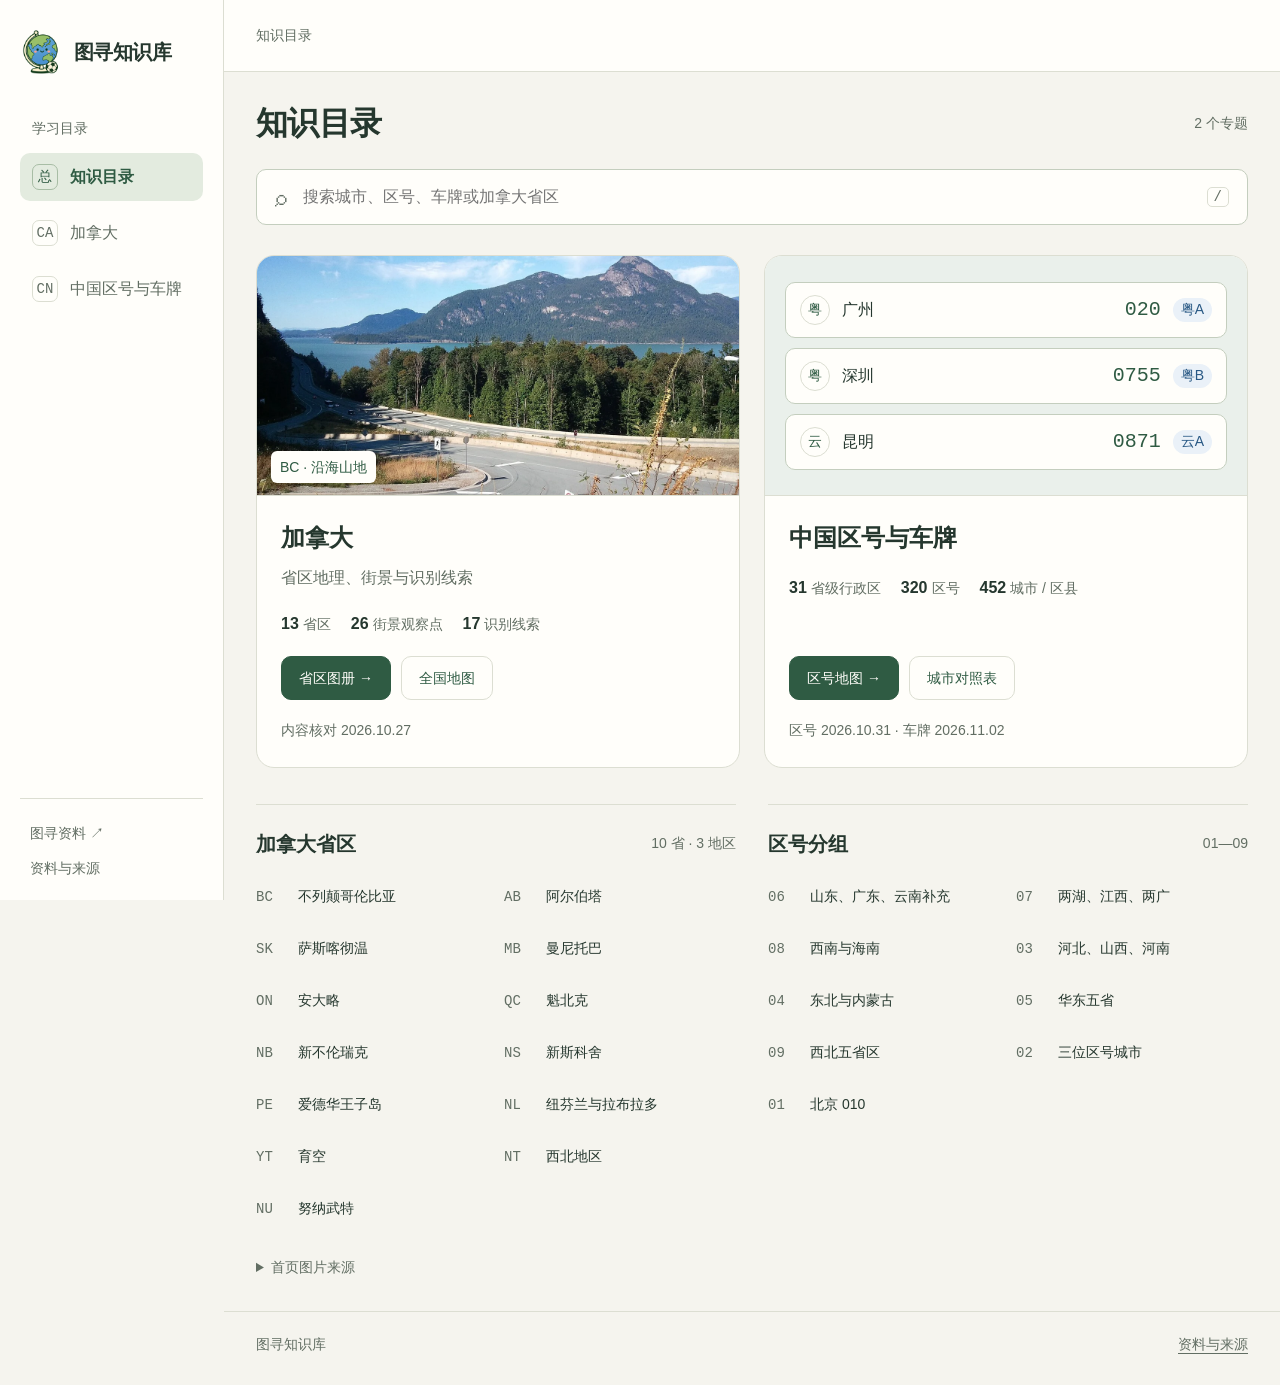
==== commit 6d6f27a7: "Polish copy, readable mobile type and shared UI colors" ====
--- a/index.html
+++ b/index.html
@@ -2,15 +2,15 @@
 <html lang="zh-CN"><head>
 <meta charset="UTF-8"><meta name="viewport" content="width=device-width,initial-scale=1"><meta name="theme-color" content="#f5f4ee">
 <meta name="description" content="图寻知识库：加拿大省区、街景与识别线索，中国电话区号与车牌地图。"><title>图寻知识库</title>
-<link rel="stylesheet" href="site.css?v=knowledge-20261105-final"><link rel="stylesheet" href="home.css?v=knowledge-20261105-final">
-<script src="site.js?v=knowledge-20261105-final" defer></script><script src="data.js?v=knowledge-20261105-final" defer></script><script src="designs/china-area-codes/data.js" defer></script><script src="designs/china-area-codes/plates.js" defer></script><script src="home.js?v=knowledge-20261105-final" defer></script>
+<link rel="stylesheet" href="site.css?v=knowledge-20261105-polish3"><link rel="stylesheet" href="home.css?v=knowledge-20261105-polish3">
+<script src="site.js?v=knowledge-20261105-polish3" defer></script><script src="data.js?v=knowledge-20261105-polish3" defer></script><script src="designs/china-area-codes/data.js" defer></script><script src="designs/china-area-codes/plates.js" defer></script><script src="home.js?v=knowledge-20261105-polish3" defer></script>
 <link rel="icon" type="image/png" sizes="32x32" href="assets/brand/favicon-32.png"><link rel="apple-touch-icon" href="assets/brand/apple-touch-icon.png">
 </head><body class="kb-layout knowledge-home"><a class="kb-skip" href="#main">跳到内容</a><aside class="kb-sidebar"><a class="kb-wordmark" href="./"><span class="kb-logo"><img src="assets/brand/logo-128.png" alt="" width="44" height="44"></span><span>图寻知识库</span></a><span class="kb-nav-label">学习目录</span><nav class="kb-nav" aria-label="站点导航"><a href="./" aria-current="page"><span aria-hidden="true">总</span><span>知识目录</span></a><a href="./canada/"><span aria-hidden="true">CA</span><span>加拿大</span></a><a href="./china/"><span aria-hidden="true">CN</span><span>中国区号与车牌</span></a></nav><div class="kb-sidebar-bottom"><a href="./canada/#reading">图寻资料 ↗</a><a href="./canada/#sources">资料与来源</a></div></aside><button class="kb-scrim" aria-label="关闭导航" tabindex="-1"></button><div class="kb-content"><header class="kb-topbar"><a class="kb-mobile-brand" href="./"><span class="kb-logo"><img src="assets/brand/logo-128.png" alt="" width="44" height="44"></span>图寻知识库</a><nav class="kb-breadcrumb" aria-label="当前位置"><a href="./">知识目录</a></nav><button class="kb-menu-toggle" aria-label="打开导航" aria-expanded="false"><span></span><span></span></button></header>
 <main id="main"><div class="directory-heading"><h1>知识目录</h1><span class="directory-count">2 个专题</span></div>
 <section class="knowledge-search" aria-label="全站查找"><label><span class="search-symbol" aria-hidden="true">⌕</span><input id="kb-search" type="search" placeholder="搜索城市、区号、车牌或加拿大省区" aria-label="搜索城市、区号、车牌或加拿大省区" autocomplete="off"><kbd class="search-shortcut">/</kbd></label><div id="knowledge-results" class="search-results" hidden></div></section>
 <div class="topic-grid">
-<article class="topic-card"><a class="topic-cover" href="canada/" aria-label="打开加拿大学习页面"><img src="assets/photos/bc-coast.webp" alt="加拿大 BC 省 Howe Sound 沿海山地公路" width="1000" height="650"><span class="photo-caption">BC · 沿海山地</span></a><div class="topic-body"><div class="topic-heading"><h2>加拿大</h2><span class="topic-code">CA</span></div><p class="topic-description">省区地理、街景与识别线索</p><div class="topic-stats"><span><strong>13</strong>省区</span><span><strong>26</strong>街景观察点</span><span><strong>17</strong>识别线索</span></div><div class="topic-actions"><a class="kb-button" href="canada/">省区图册 →</a><a class="kb-button secondary" href="canada/#atlas">全国地图</a></div><p class="topic-updated">内容核对 2026.10.27</p></div></article>
-<article class="topic-card"><div class="topic-cover topic-code-cover" aria-label="城市区号与车牌快捷查询"><a class="city-quicklink" href="china/?province=44&amp;city=440100"><span class="city-abbr">粤</span><span>广州</span><b>020</b><em>粤A</em></a><a class="city-quicklink" href="china/?province=44&amp;city=440300"><span class="city-abbr">粤</span><span>深圳</span><b>0755</b><em>粤B</em></a><a class="city-quicklink" href="china/?province=53&amp;city=530100"><span class="city-abbr">云</span><span>昆明</span><b>0871</b><em>云A</em></a></div><div class="topic-body"><div class="topic-heading"><h2>中国区号与车牌</h2><span class="topic-code">CN</span></div><p class="topic-description">按省市位置对照电话区号与车牌</p><div class="topic-stats"><span><strong>31</strong>省级行政区</span><span><strong>320</strong>区号</span><span><strong>452</strong>城市 / 区县</span></div><div class="topic-actions"><a class="kb-button" href="china/">区号地图 →</a><a class="kb-button secondary" href="china/?view=table">城市对照表</a></div><p class="topic-updated">区号 2026.10.31 · 车牌 2026.11.02</p></div></article>
+<article class="topic-card"><a class="topic-cover" href="canada/" aria-label="打开加拿大学习页面"><img src="assets/photos/bc-coast.webp" alt="加拿大 BC 省 Howe Sound 沿海山地公路" width="1000" height="650"><span class="photo-caption">BC · 沿海山地</span></a><div class="topic-body"><div class="topic-heading"><h2>加拿大</h2></div><p class="topic-description">省区地理、街景与识别线索</p><div class="topic-stats"><span><strong>13</strong>省区</span><span><strong>26</strong>街景观察点</span><span><strong>17</strong>识别线索</span></div><div class="topic-actions"><a class="kb-button" href="canada/">省区图册 →</a><a class="kb-button secondary" href="canada/#atlas">全国地图</a></div><p class="topic-updated">内容核对 2026.10.27</p></div></article>
+<article class="topic-card"><div class="topic-cover topic-code-cover" aria-label="城市区号与车牌快捷查询"><a class="city-quicklink" href="china/?province=44&amp;city=440100"><span class="city-abbr">粤</span><span>广州</span><b>020</b><em>粤A</em></a><a class="city-quicklink" href="china/?province=44&amp;city=440300"><span class="city-abbr">粤</span><span>深圳</span><b>0755</b><em>粤B</em></a><a class="city-quicklink" href="china/?province=53&amp;city=530100"><span class="city-abbr">云</span><span>昆明</span><b>0871</b><em>云A</em></a></div><div class="topic-body"><div class="topic-heading"><h2>中国区号与车牌</h2></div><div class="topic-stats"><span><strong>31</strong>省级行政区</span><span><strong>320</strong>区号</span><span><strong>452</strong>城市 / 区县</span></div><div class="topic-actions"><a class="kb-button" href="china/">区号地图 →</a><a class="kb-button secondary" href="china/?view=table">城市对照表</a></div><p class="topic-updated">区号 2026.10.31 · 车牌 2026.11.02</p></div></article>
 </div>
 <div class="directory-groups"><section class="directory-group"><div class="kb-section-heading"><h2>加拿大省区</h2><span>10 省 · 3 地区</span></div><div class="directory-links" id="province-directory"></div></section><section class="directory-group"><div class="kb-section-heading"><h2>区号分组</h2><span>01—09</span></div><div class="directory-links">
 <a href="china/?prefix=06"><span class="link-code">06</span>山东、广东、云南补充</a><a href="china/?prefix=07"><span class="link-code">07</span>两湖、江西、两广</a><a href="china/?prefix=08"><span class="link-code">08</span>西南与海南</a><a href="china/?prefix=03"><span class="link-code">03</span>河北、山西、河南</a><a href="china/?prefix=04"><span class="link-code">04</span>东北与内蒙古</a><a href="china/?prefix=05"><span class="link-code">05</span>华东五省</a><a href="china/?prefix=09"><span class="link-code">09</span>西北五省区</a><a href="china/?prefix=02"><span class="link-code">02</span>三位区号城市</a><a href="china/?prefix=01"><span class="link-code">01</span>北京 010</a></div></section></div>
--- a/site.css
+++ b/site.css
@@ -1,11 +1,11 @@
 /* 图寻知识库 · shared navigation, type, and semantic colors. */
-:root{--paper:#f5f4ee;--surface:#fffefa;--ink:#25372e;--muted:#626e63;--line:#dcded2;--accent:#2f5b43;--accent-soft:#e3ebdf;--water:#eaf0eb;--white:#fffefa;--focus:#a56732;--plate:#285884;--plate-soft:#eaf1f8;--extra:#9c5434;--extra-soft:#f1e1d6;--special:#2d4e65;--font-body:"Segoe UI","Microsoft YaHei",sans-serif;--font-display:var(--font-body);--font-mono:Consolas,monospace;--kb-rail:224px;--radius:18px;--radius-small:10px;--kb-body:16px;--kb-small:14px;--kb-title:24px;--kb-heading:32px;--space-sm:8px;--space-md:16px;--space-lg:24px;--space-xl:32px}
+:root{--paper:#f5f4ee;--surface:#fffefa;--ink:#25372e;--muted:#626e63;--line:#dcded2;--line-strong:#c4cebe;--accent-border:#a8bda5;--accent-hover:#264e38;--accent-wash:#f4f7ef;--plate-border:#cedde9;--plate-wash:#f0f5f9;--accent:#2f5b43;--accent-soft:#e3ebdf;--water:#eaf0eb;--white:#fffefa;--focus:#a56732;--plate:#285884;--plate-soft:#eaf1f8;--extra:#9c5434;--extra-soft:#f1e1d6;--special:#2d4e65;--font-body:"Segoe UI","Microsoft YaHei",sans-serif;--font-display:var(--font-body);--font-mono:Consolas,monospace;--kb-rail:224px;--radius:18px;--radius-small:10px;--kb-body:16px;--kb-small:14px;--kb-title:24px;--kb-heading:32px;--space-sm:8px;--space-md:16px;--space-lg:24px;--space-xl:32px}
 *{box-sizing:border-box}html,body{margin:0}body.kb-layout{font:var(--kb-body)/1.75 var(--font-body);background:var(--paper);color:var(--ink)}button,input,select{font:inherit;color:inherit}button,a{touch-action:manipulation}button{cursor:pointer}a{color:inherit}button:focus-visible,a:focus-visible,input:focus-visible,select:focus-visible,[tabindex]:focus-visible,summary:focus-visible{outline:3px solid var(--focus);outline-offset:4px}h1,h2,h3,p{margin:0}h1,h2,h3{overflow-wrap:anywhere}button:disabled{cursor:default;opacity:.5}[hidden]{display:none!important}.kb-layout img{max-width:100%}
-.kb-sidebar{position:fixed;inset:0 auto 0 0;width:var(--kb-rail);padding:30px 20px 20px;background:var(--surface);border-right:1px solid var(--line);display:flex;flex-direction:column;z-index:40}.kb-wordmark{display:flex;gap:10px;align-items:center;white-space:nowrap;font-size:20px;font-weight:650;text-decoration:none;letter-spacing:-.6px}.kb-logo{display:grid;place-items:center;width:44px;height:44px;flex-shrink:0}.kb-logo img{display:block;width:100%;height:100%;object-fit:contain}.kb-nav-label{font-size:var(--kb-small);color:var(--muted);margin:42px 12px 12px}.kb-nav{display:flex;flex-direction:column;gap:8px}.kb-nav>a{display:flex;align-items:center;gap:12px;min-height:48px;padding:10px 12px;border-radius:var(--radius-small);font-size:15px;text-decoration:none;white-space:normal;color:var(--muted)}.kb-nav>a>span:first-child{width:26px;height:26px;flex-shrink:0;display:grid;place-items:center;font:13px var(--font-mono);border:1px solid var(--line);border-radius:7px}.kb-nav>a:hover{background:var(--paper);color:var(--accent)}.kb-nav>a[aria-current=page]{background:var(--accent-soft);color:var(--accent);font-weight:600}.kb-nav>a[aria-current=page]>span:first-child{border-color:#b7c8b2}.kb-sidebar-bottom{margin-top:auto;padding:22px 10px 0;display:flex;flex-direction:column;gap:10px;border-top:1px solid var(--line);font-size:var(--kb-small);color:var(--muted)}.kb-sidebar-bottom a{text-decoration:none}.kb-sidebar-bottom a:hover{color:var(--accent);text-decoration:underline}
-.kb-content{margin-left:var(--kb-rail);min-width:0;min-height:100dvh}.kb-topbar{height:72px;padding:0 32px;border-bottom:1px solid var(--line);display:flex;align-items:center;gap:16px;background:var(--surface)}.kb-breadcrumb{display:flex;align-items:center;flex-wrap:wrap;gap:10px;font-size:var(--kb-small);color:var(--muted);min-width:0}.kb-breadcrumb>a{text-decoration:none}.kb-breadcrumb>strong{font-weight:500;color:var(--ink)}.kb-mobile-brand,.kb-menu-toggle{display:none}.kb-content>main{width:100%;max-width:1480px;margin:0 auto;padding:30px 32px 32px;min-height:calc(100dvh - 150px)}.kb-content>.kb-footer{max-width:1480px;margin:0 auto;padding:20px 32px 28px;border-top:1px solid var(--line);display:flex;justify-content:space-between;flex-wrap:wrap;gap:10px;font-size:var(--kb-small);color:var(--muted)}.kb-footer a{color:var(--muted);text-underline-offset:4px}.kb-footer button{font-size:var(--kb-small)!important}.kb-scrim{display:none}.kb-skip{position:fixed;left:20px;top:-100px;z-index:100;padding:8px 16px;background:var(--surface)}.kb-skip:focus{top:12px}.kb-layout h1{font-size:var(--kb-heading);font-weight:600;line-height:1.35;letter-spacing:-.6px}.kb-layout h2{font-size:var(--kb-title);font-weight:600;line-height:1.5}.kb-layout h3{font-size:20px;font-weight:600;line-height:1.5}.kb-button{display:inline-flex;align-items:center;justify-content:center;gap:10px;min-height:44px;border:1px solid var(--accent);border-radius:var(--radius-small);padding:9px 17px;background:var(--accent);color:var(--white);text-decoration:none;font-size:var(--kb-small);white-space:normal;line-height:1.6}.kb-button:hover{background:#264e38}.kb-button.secondary{background:transparent;color:var(--accent);border-color:var(--line)}.kb-button.secondary:hover{background:var(--accent-soft)}.kb-section-heading{display:flex;align-items:center;justify-content:space-between;flex-wrap:wrap;gap:12px;margin-bottom:18px}.kb-section-heading>span{font-size:var(--kb-small);color:var(--muted)}
+.kb-sidebar{position:fixed;inset:0 auto 0 0;width:var(--kb-rail);padding:30px 20px 20px;background:var(--surface);border-right:1px solid var(--line);display:flex;flex-direction:column;z-index:40}.kb-wordmark{display:flex;gap:10px;align-items:center;white-space:nowrap;font-size:20px;font-weight:650;text-decoration:none;letter-spacing:-.6px}.kb-logo{display:grid;place-items:center;width:44px;height:44px;flex-shrink:0}.kb-logo img{display:block;width:100%;height:100%;object-fit:contain}.kb-nav-label{font-size:var(--kb-small);color:var(--muted);margin:42px 12px 12px}.kb-nav{display:flex;flex-direction:column;gap:8px}.kb-nav>a{display:flex;align-items:center;gap:12px;min-height:48px;padding:10px 12px;border-radius:var(--radius-small);font-size:var(--kb-body);text-decoration:none;white-space:normal;color:var(--muted)}.kb-nav>a>span:first-child{width:26px;height:26px;flex-shrink:0;display:grid;place-items:center;font:var(--kb-small) var(--font-mono);border:1px solid var(--line);border-radius:7px}.kb-nav>a:hover{background:var(--paper);color:var(--accent)}.kb-nav>a[aria-current=page]{background:var(--accent-soft);color:var(--accent);font-weight:600}.kb-nav>a[aria-current=page]>span:first-child{border-color:var(--accent-border)}.kb-sidebar-bottom{margin-top:auto;padding:22px 10px 0;display:flex;flex-direction:column;gap:10px;border-top:1px solid var(--line);font-size:var(--kb-small);color:var(--muted)}.kb-sidebar-bottom a{text-decoration:none}.kb-sidebar-bottom a:hover{color:var(--accent);text-decoration:underline}
+.kb-content{margin-left:var(--kb-rail);min-width:0;min-height:100dvh}.kb-topbar{height:72px;padding:0 32px;border-bottom:1px solid var(--line);display:flex;align-items:center;gap:16px;background:var(--surface)}.kb-breadcrumb{display:flex;align-items:center;flex-wrap:wrap;gap:10px;font-size:var(--kb-small);color:var(--muted);min-width:0}.kb-breadcrumb>a{text-decoration:none}.kb-breadcrumb>strong{font-weight:500;color:var(--ink)}.kb-mobile-brand,.kb-menu-toggle{display:none}.kb-content>main{width:100%;max-width:1480px;margin:0 auto;padding:30px 32px 32px;min-height:calc(100dvh - 150px)}.kb-content>.kb-footer{max-width:1480px;margin:0 auto;padding:20px 32px 28px;border-top:1px solid var(--line);display:flex;justify-content:space-between;flex-wrap:wrap;gap:10px;font-size:var(--kb-small);color:var(--muted)}.kb-footer a{color:var(--muted);text-underline-offset:4px}.kb-footer button{font-size:var(--kb-small)!important}.kb-scrim{display:none}.kb-skip{position:fixed;left:20px;top:-100px;z-index:100;padding:8px 16px;background:var(--surface)}.kb-skip:focus{top:12px}.kb-layout h1{font-size:var(--kb-heading);font-weight:600;line-height:1.35;letter-spacing:-.6px}.kb-layout h2{font-size:var(--kb-title);font-weight:600;line-height:1.5}.kb-layout h3{font-size:20px;font-weight:600;line-height:1.5}.kb-button{display:inline-flex;align-items:center;justify-content:center;gap:10px;min-height:44px;border:1px solid var(--accent);border-radius:var(--radius-small);padding:9px 17px;background:var(--accent);color:var(--white);text-decoration:none;font-size:var(--kb-small);white-space:normal;line-height:1.6}.kb-button:hover{background:var(--accent-hover)}.kb-button.secondary{background:transparent;color:var(--accent);border-color:var(--line)}.kb-button.secondary:hover{background:var(--accent-soft)}.kb-section-heading{display:flex;align-items:center;justify-content:space-between;flex-wrap:wrap;gap:12px;margin-bottom:18px}.kb-section-heading>span{font-size:var(--kb-small);color:var(--muted)}
 @media(min-width:1800px){:root{--kb-rail:244px}.kb-sidebar{padding-left:26px;padding-right:26px}.kb-content>main{padding:36px 40px}.kb-topbar{padding:0 40px}}
 @media(max-width:1100px){:root{--kb-rail:204px}.kb-sidebar{padding-left:14px;padding-right:14px}.kb-wordmark{font-size:19px;gap:8px}.kb-content>main{padding:26px 24px}.kb-topbar{padding:0 24px}.kb-content>.kb-footer{padding:20px 24px}}
 @media(max-width:900px){:root{--kb-rail:224px}.kb-sidebar{display:none}.kb-content{margin-left:0}.kb-topbar{position:sticky;top:0;height:64px;padding:0 24px;z-index:30}.kb-mobile-brand{display:flex;align-items:center;gap:9px;margin-right:auto;text-decoration:none;font-size:18px;font-weight:650;white-space:nowrap}.kb-mobile-brand .kb-logo{width:38px;height:38px}.kb-menu-toggle{width:44px;height:44px;display:flex;flex-direction:column;justify-content:center;align-items:center;gap:6px;border:1px solid var(--line);border-radius:var(--radius-small);background:var(--surface);flex-shrink:0}.kb-menu-toggle>span{display:block;width:17px;height:1px;background:var(--accent)}.kb-topbar .kb-breadcrumb{display:none}.kb-nav-open{overflow:hidden}.kb-nav-open .kb-sidebar{display:flex;max-width:85vw;box-shadow:0 20px 60px #25372e22}.kb-nav-open .kb-scrim{display:block;position:fixed;inset:0;border:0;background:#25372e66;z-index:35}.kb-content>main{min-height:calc(100dvh - 150px)}}
-@media(max-width:600px){:root{--kb-heading:28px;--kb-title:22px}.kb-topbar{padding:0 16px}.kb-content>main{padding:24px 16px}.kb-content>.kb-footer{padding:18px 16px;font-size:13px}.kb-layout h3{font-size:20px}.kb-button{font-size:14px;padding:9px 14px}}
+@media(max-width:600px){:root{--kb-heading:28px;--kb-title:22px}.kb-topbar{padding:0 16px}.kb-content>main{padding:24px 16px}.kb-content>.kb-footer{padding:18px 16px;font-size:var(--kb-small)}.kb-layout h3{font-size:20px}.kb-button{font-size:14px;padding:9px 14px}}
 @media(prefers-reduced-motion:reduce){*,*::before,*::after{scroll-behavior:auto!important;transition:none!important}}
 @media print{.kb-sidebar,.kb-topbar,.kb-footer,.kb-menu-toggle,.kb-scrim{display:none!important}.kb-content{margin:0}.kb-content>main{padding:0;max-width:none;min-height:0}}
--- a/home.css
+++ b/home.css
@@ -1,5 +1,5 @@
-.directory-heading{display:flex;align-items:center;justify-content:space-between;gap:16px;margin-bottom:24px}.directory-count{font-size:14px;color:var(--muted)}.knowledge-search{margin-bottom:30px;position:relative}.knowledge-search>label{display:flex;align-items:center;gap:14px;padding:0 18px;min-height:56px;border:1px solid #c4cebe;border-radius:var(--radius-small);background:var(--surface)}.search-symbol{font-size:23px;color:var(--muted)}.knowledge-search input{border:0;background:none;width:100%;min-width:0;min-height:54px;font-size:16px}.knowledge-search input:focus-visible{outline-offset:0}.search-shortcut{font:14px var(--font-mono);border:1px solid var(--line);border-radius:5px;padding:1px 6px;color:var(--muted)}.search-results{margin-top:12px;border:1px solid var(--line);border-radius:var(--radius-small);padding:6px;background:var(--surface)}.search-result{display:grid;grid-template-columns:minmax(0,1fr) auto;align-items:center;gap:6px 16px;padding:12px 14px;text-decoration:none;border-radius:7px;white-space:normal}.search-result:hover{background:var(--accent-soft)}.search-result strong{font-weight:600;font-size:16px}.search-result small{display:block;font-size:14px;color:var(--muted)}.search-result .search-result-code{font:16px var(--font-mono);color:var(--accent)}.search-summary{display:flex;justify-content:space-between;gap:12px;align-items:center;padding:10px 14px;font-size:14px;color:var(--muted)}.search-summary button{min-height:44px;padding:6px 10px;border:0;background:none;color:var(--accent);text-decoration:underline}.search-empty{padding:20px 14px;font-size:16px;color:var(--muted)}
-.topic-grid{display:grid;grid-template-columns:repeat(2,minmax(0,1fr));gap:24px;margin-bottom:36px}.topic-card{border:1px solid var(--line);border-radius:var(--radius);background:var(--surface);overflow:hidden;min-width:0;display:flex;flex-direction:column}.topic-cover{height:240px;display:block;position:relative;overflow:hidden;background:var(--water);border-bottom:1px solid var(--line)}.topic-cover img{width:100%;height:100%;object-fit:cover;display:block}.topic-cover .photo-caption{position:absolute;left:14px;bottom:12px;padding:4px 9px;background:var(--surface);border-radius:6px;color:var(--accent);font-size:14px}.topic-body{padding:24px;display:flex;flex-direction:column;flex:1}.topic-heading{display:flex;justify-content:space-between;align-items:center;gap:16px}.topic-heading .topic-code{font:14px var(--font-mono);color:var(--muted)}.topic-description{font-size:16px;color:var(--muted);margin-top:8px}.topic-stats{display:flex;flex-wrap:wrap;gap:8px 20px;padding:18px 0;margin:0;font-size:14px;color:var(--muted)}.topic-stats strong{font-weight:600;color:var(--ink);font-size:16px;margin-right:4px}.topic-actions{display:flex;gap:10px;flex-wrap:wrap;margin-top:auto}.topic-updated{font-size:14px;color:var(--muted);margin-top:18px}.topic-code-cover{padding:20px;display:flex;flex-direction:column;justify-content:center;gap:10px;background:var(--water)}.city-quicklink{display:grid;grid-template-columns:30px minmax(0,1fr) auto auto;align-items:center;gap:12px;background:var(--surface);border:1px solid #cbd5c7;border-radius:14px;padding:12px 14px;min-height:54px;text-decoration:none;font-size:16px;white-space:normal}.city-quicklink:hover{border-color:var(--accent);background:#f4f7ef}.city-quicklink .city-abbr{width:30px;height:30px;display:grid;place-items:center;border:1px solid var(--line);border-radius:50%;color:var(--accent);font-size:14px}.city-quicklink b{font:20px var(--font-mono);color:var(--accent)}.city-quicklink em{font:14px var(--font-body);font-style:normal;color:var(--plate);background:var(--plate-soft);padding:3px 8px;border-radius:999px}.directory-groups{display:grid;grid-template-columns:repeat(2,minmax(0,1fr));gap:32px}.directory-group{min-width:0;padding-top:24px;border-top:1px solid var(--line)}.directory-group h2{font-size:20px}.directory-group .kb-section-heading{margin-bottom:16px}.directory-links{display:grid;grid-template-columns:repeat(2,minmax(0,1fr));gap:8px 16px}.directory-links a{min-height:44px;display:flex;align-items:center;gap:10px;padding:8px 0;font-size:14px;white-space:normal;text-decoration:none}.directory-links a:hover{color:var(--accent);text-decoration:underline}.directory-links .link-code{font:13px var(--font-mono);color:var(--muted);width:32px;flex-shrink:0}.photo-source{margin-top:24px;font-size:14px;color:var(--muted)}.photo-source summary{cursor:pointer}.photo-source a{overflow-wrap:anywhere}
-@media(max-width:1200px){.topic-grid{gap:18px}.topic-body{padding:20px}.topic-code-cover{padding:16px}.city-quicklink{gap:8px;padding:10px;font-size:15px}.topic-heading h2{font-size:22px}.topic-stats{gap:8px 12px}}
-@media(max-width:700px){.topic-grid,.directory-groups{grid-template-columns:minmax(0,1fr);gap:20px}.topic-cover{height:230px}.topic-body{padding:22px}.topic-code-cover{height:240px;padding:18px}.directory-groups{gap:28px}.knowledge-search{margin-bottom:24px}.directory-heading{margin-bottom:20px}.directory-count{font-size:14px}.search-shortcut{display:none}.knowledge-search input{font-size:14px}.knowledge-search>label{padding:0 12px;gap:10px}.search-result{padding:12px 10px}.search-result strong{font-size:15px}.search-result small{font-size:13px}.search-result .search-result-code{font-size:15px}}
-@media(max-width:360px){.topic-body{padding:18px}.topic-code-cover{padding:14px}.city-quicklink{grid-template-columns:24px minmax(0,1fr) auto auto;gap:6px;font-size:14px}.city-quicklink .city-abbr{width:24px;height:24px;font-size:13px}.city-quicklink b{font-size:18px}.city-quicklink em{font-size:13px;padding:3px 6px}.topic-actions .kb-button{flex:1}.topic-heading h2{font-size:21px}.directory-links{column-gap:12px}}
+.directory-heading{display:flex;align-items:center;justify-content:space-between;gap:16px;margin-bottom:24px}.directory-count{font-size:14px;color:var(--muted)}.knowledge-search{margin-bottom:30px;position:relative}.knowledge-search>label{display:flex;align-items:center;gap:14px;padding:0 18px;min-height:56px;border:1px solid var(--line-strong);border-radius:var(--radius-small);background:var(--surface)}.search-symbol{font-size:23px;color:var(--muted)}.knowledge-search input{border:0;background:none;width:100%;min-width:0;min-height:54px;font-size:16px}.knowledge-search input:focus-visible{outline-offset:0}.search-shortcut{font:14px var(--font-mono);border:1px solid var(--line);border-radius:5px;padding:1px 6px;color:var(--muted)}.search-results{margin-top:12px;border:1px solid var(--line);border-radius:var(--radius-small);padding:6px;background:var(--surface)}.search-result{display:grid;grid-template-columns:minmax(0,1fr) auto;align-items:center;gap:6px 16px;padding:12px 14px;text-decoration:none;border-radius:7px;white-space:normal}.search-result:hover{background:var(--accent-soft)}.search-result strong{font-weight:600;font-size:16px}.search-result small{display:block;font-size:14px;color:var(--muted)}.search-result .search-result-code{font:16px var(--font-mono);color:var(--accent)}.search-summary{display:flex;justify-content:space-between;gap:12px;align-items:center;padding:10px 14px;font-size:14px;color:var(--muted)}.search-summary button{min-height:44px;padding:6px 10px;border:0;background:none;color:var(--accent);text-decoration:underline}.search-empty{padding:20px 14px;font-size:16px;color:var(--muted)}
+.topic-grid{display:grid;grid-template-columns:repeat(2,minmax(0,1fr));gap:24px;margin-bottom:36px}.topic-card{border:1px solid var(--line);border-radius:var(--radius);background:var(--surface);overflow:hidden;min-width:0;display:flex;flex-direction:column}.topic-cover{height:240px;display:block;position:relative;overflow:hidden;background:var(--water);border-bottom:1px solid var(--line)}.topic-cover img{width:100%;height:100%;object-fit:cover;display:block}.topic-cover .photo-caption{position:absolute;left:14px;bottom:12px;padding:4px 9px;background:var(--surface);border-radius:6px;color:var(--accent);font-size:14px}.topic-body{padding:24px;display:flex;flex-direction:column;flex:1}.topic-heading{display:flex;justify-content:space-between;align-items:center;gap:16px}.topic-description{font-size:16px;color:var(--muted);margin-top:8px}.topic-stats{display:flex;flex-wrap:wrap;gap:8px 20px;padding:18px 0;margin:0;font-size:14px;color:var(--muted)}.topic-stats strong{font-weight:600;color:var(--ink);font-size:16px;margin-right:4px}.topic-actions{display:flex;gap:10px;flex-wrap:wrap;margin-top:auto}.topic-updated{font-size:14px;color:var(--muted);margin-top:18px}.topic-code-cover{padding:20px;display:flex;flex-direction:column;justify-content:center;gap:10px;background:var(--water)}.city-quicklink{display:grid;grid-template-columns:30px minmax(0,1fr) auto auto;align-items:center;gap:12px;background:var(--surface);border:1px solid var(--line-strong);border-radius:var(--radius-small);padding:12px 14px;min-height:54px;text-decoration:none;font-size:16px;white-space:normal}.city-quicklink:hover{border-color:var(--accent);background:var(--accent-wash)}.city-quicklink .city-abbr{width:30px;height:30px;display:grid;place-items:center;border:1px solid var(--line);border-radius:50%;color:var(--accent);font-size:14px}.city-quicklink b{font:20px var(--font-mono);color:var(--accent)}.city-quicklink em{font:14px var(--font-body);font-style:normal;color:var(--plate);background:var(--plate-soft);padding:3px 8px;border-radius:999px}.directory-groups{display:grid;grid-template-columns:repeat(2,minmax(0,1fr));gap:32px}.directory-group{min-width:0;padding-top:24px;border-top:1px solid var(--line)}.directory-group h2{font-size:20px}.directory-group .kb-section-heading{margin-bottom:16px}.directory-links{display:grid;grid-template-columns:repeat(2,minmax(0,1fr));gap:8px 16px}.directory-links a{min-height:44px;display:flex;align-items:center;gap:10px;padding:8px 0;font-size:14px;white-space:normal;text-decoration:none}.directory-links a:hover{color:var(--accent);text-decoration:underline}.directory-links .link-code{font:14px var(--font-mono);color:var(--muted);width:32px;flex-shrink:0}.photo-source{margin-top:24px;font-size:14px;color:var(--muted)}.photo-source summary{cursor:pointer}.photo-source a{overflow-wrap:anywhere}
+@media(max-width:1200px){.topic-grid{gap:18px}.topic-body{padding:20px}.topic-code-cover{padding:16px}.city-quicklink{gap:8px;padding:10px;font-size:16px}.topic-stats{gap:8px 12px}}
+@media(max-width:700px){.topic-grid,.directory-groups{grid-template-columns:minmax(0,1fr);gap:20px}.topic-cover{height:230px}.topic-body{padding:22px}.topic-code-cover{height:240px;padding:18px}.directory-groups{gap:28px}.knowledge-search{margin-bottom:24px}.directory-heading{margin-bottom:20px}.directory-count{font-size:14px}.search-shortcut{display:none}.knowledge-search input{font-size:14px}.knowledge-search>label{padding:0 12px;gap:10px}.search-result{padding:12px 10px}.search-result strong{font-size:16px}.search-result small{font-size:14px}.search-result .search-result-code{font-size:16px}}
+@media(max-width:360px){.topic-body{padding:18px}.topic-code-cover{padding:14px}.city-quicklink{grid-template-columns:24px minmax(0,1fr) auto auto;gap:6px;font-size:14px}.city-quicklink .city-abbr{width:24px;height:24px;font-size:14px}.city-quicklink b{font-size:18px}.city-quicklink em{font-size:14px;padding:3px 6px}.topic-actions .kb-button{flex:1}.directory-links{column-gap:12px}}
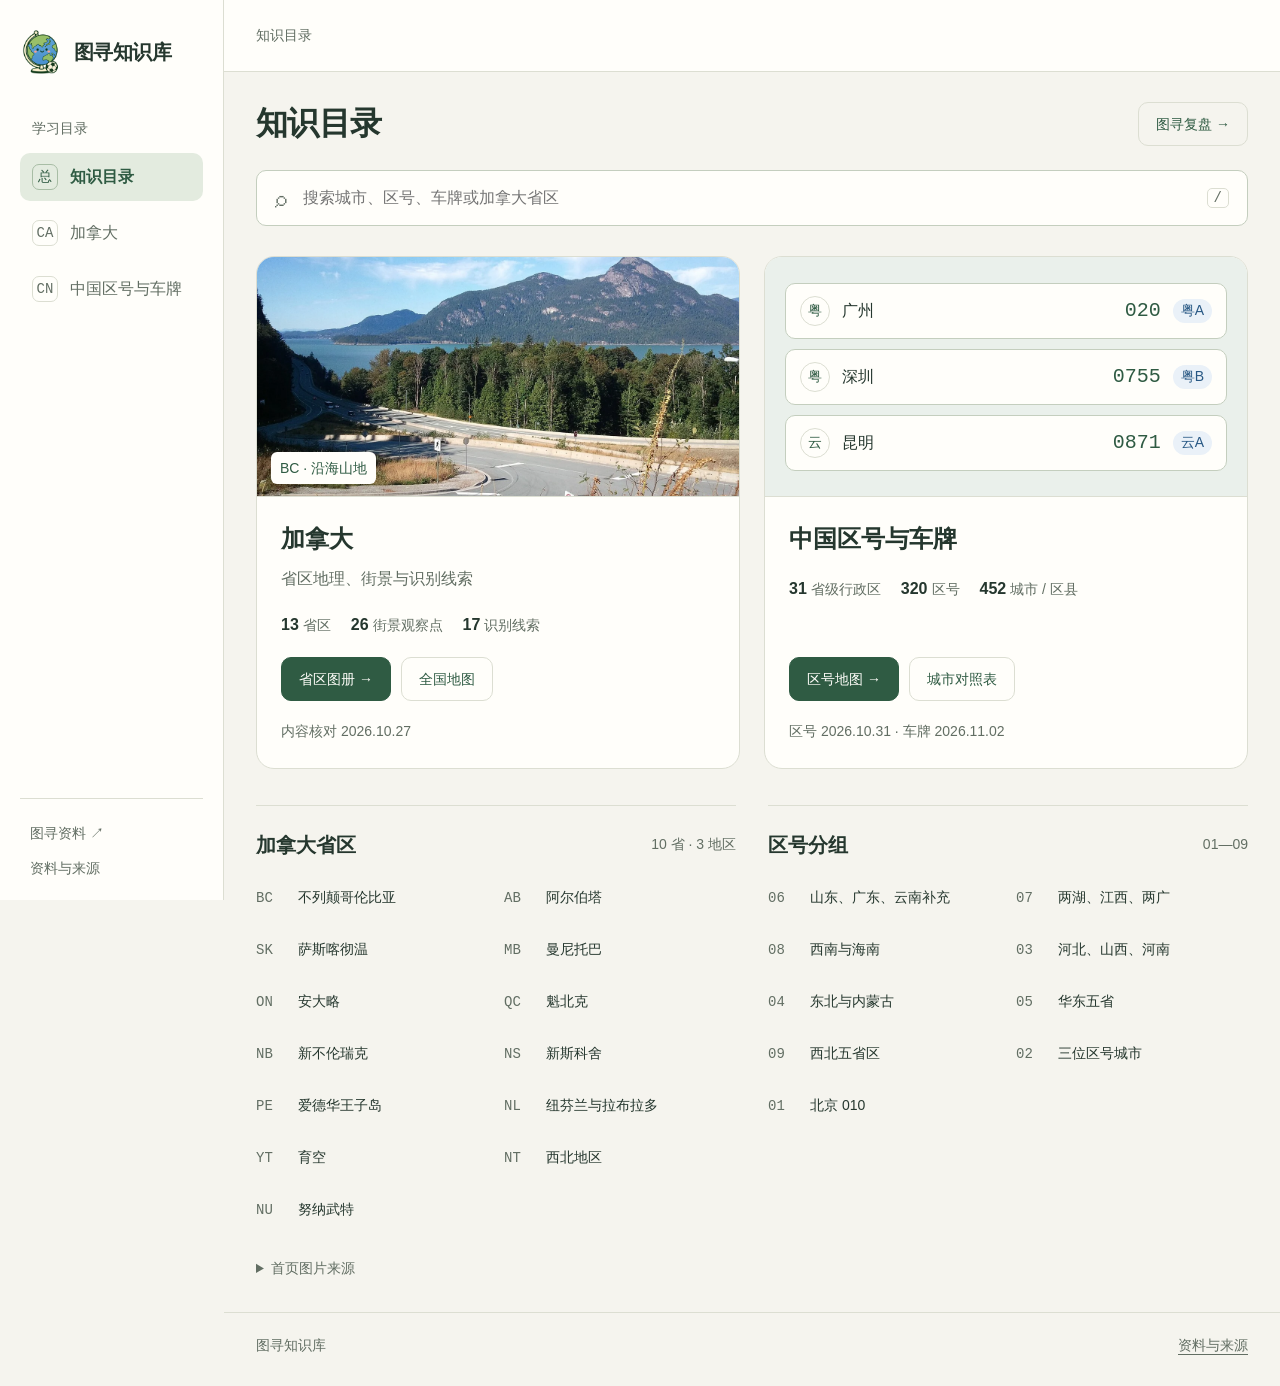
==== commit 3ed93252: "Add Tuxun history review map" ====
--- a/index.html
+++ b/index.html
@@ -6,7 +6,7 @@
 <script src="site.js?v=knowledge-20261105-polish3" defer></script><script src="data.js?v=knowledge-20261105-polish3" defer></script><script src="designs/china-area-codes/data.js" defer></script><script src="designs/china-area-codes/plates.js" defer></script><script src="home.js?v=knowledge-20261105-polish3" defer></script>
 <link rel="icon" type="image/png" sizes="32x32" href="assets/brand/favicon-32.png"><link rel="apple-touch-icon" href="assets/brand/apple-touch-icon.png">
 </head><body class="kb-layout knowledge-home"><a class="kb-skip" href="#main">跳到内容</a><aside class="kb-sidebar"><a class="kb-wordmark" href="./"><span class="kb-logo"><img src="assets/brand/logo-128.png" alt="" width="44" height="44"></span><span>图寻知识库</span></a><span class="kb-nav-label">学习目录</span><nav class="kb-nav" aria-label="站点导航"><a href="./" aria-current="page"><span aria-hidden="true">总</span><span>知识目录</span></a><a href="./canada/"><span aria-hidden="true">CA</span><span>加拿大</span></a><a href="./china/"><span aria-hidden="true">CN</span><span>中国区号与车牌</span></a></nav><div class="kb-sidebar-bottom"><a href="./canada/#reading">图寻资料 ↗</a><a href="./canada/#sources">资料与来源</a></div></aside><button class="kb-scrim" aria-label="关闭导航" tabindex="-1"></button><div class="kb-content"><header class="kb-topbar"><a class="kb-mobile-brand" href="./"><span class="kb-logo"><img src="assets/brand/logo-128.png" alt="" width="44" height="44"></span>图寻知识库</a><nav class="kb-breadcrumb" aria-label="当前位置"><a href="./">知识目录</a></nav><button class="kb-menu-toggle" aria-label="打开导航" aria-expanded="false"><span></span><span></span></button></header>
-<main id="main"><div class="directory-heading"><h1>知识目录</h1><span class="directory-count">2 个专题</span></div>
+<main id="main"><div class="directory-heading"><h1>知识目录</h1><a class="kb-button secondary" href="review/">图寻复盘 →</a></div>
 <section class="knowledge-search" aria-label="全站查找"><label><span class="search-symbol" aria-hidden="true">⌕</span><input id="kb-search" type="search" placeholder="搜索城市、区号、车牌或加拿大省区" aria-label="搜索城市、区号、车牌或加拿大省区" autocomplete="off"><kbd class="search-shortcut">/</kbd></label><div id="knowledge-results" class="search-results" hidden></div></section>
 <div class="topic-grid">
 <article class="topic-card"><a class="topic-cover" href="canada/" aria-label="打开加拿大学习页面"><img src="assets/photos/bc-coast.webp" alt="加拿大 BC 省 Howe Sound 沿海山地公路" width="1000" height="650"><span class="photo-caption">BC · 沿海山地</span></a><div class="topic-body"><div class="topic-heading"><h2>加拿大</h2></div><p class="topic-description">省区地理、街景与识别线索</p><div class="topic-stats"><span><strong>13</strong>省区</span><span><strong>26</strong>街景观察点</span><span><strong>17</strong>识别线索</span></div><div class="topic-actions"><a class="kb-button" href="canada/">省区图册 →</a><a class="kb-button secondary" href="canada/#atlas">全国地图</a></div><p class="topic-updated">内容核对 2026.10.27</p></div></article>
